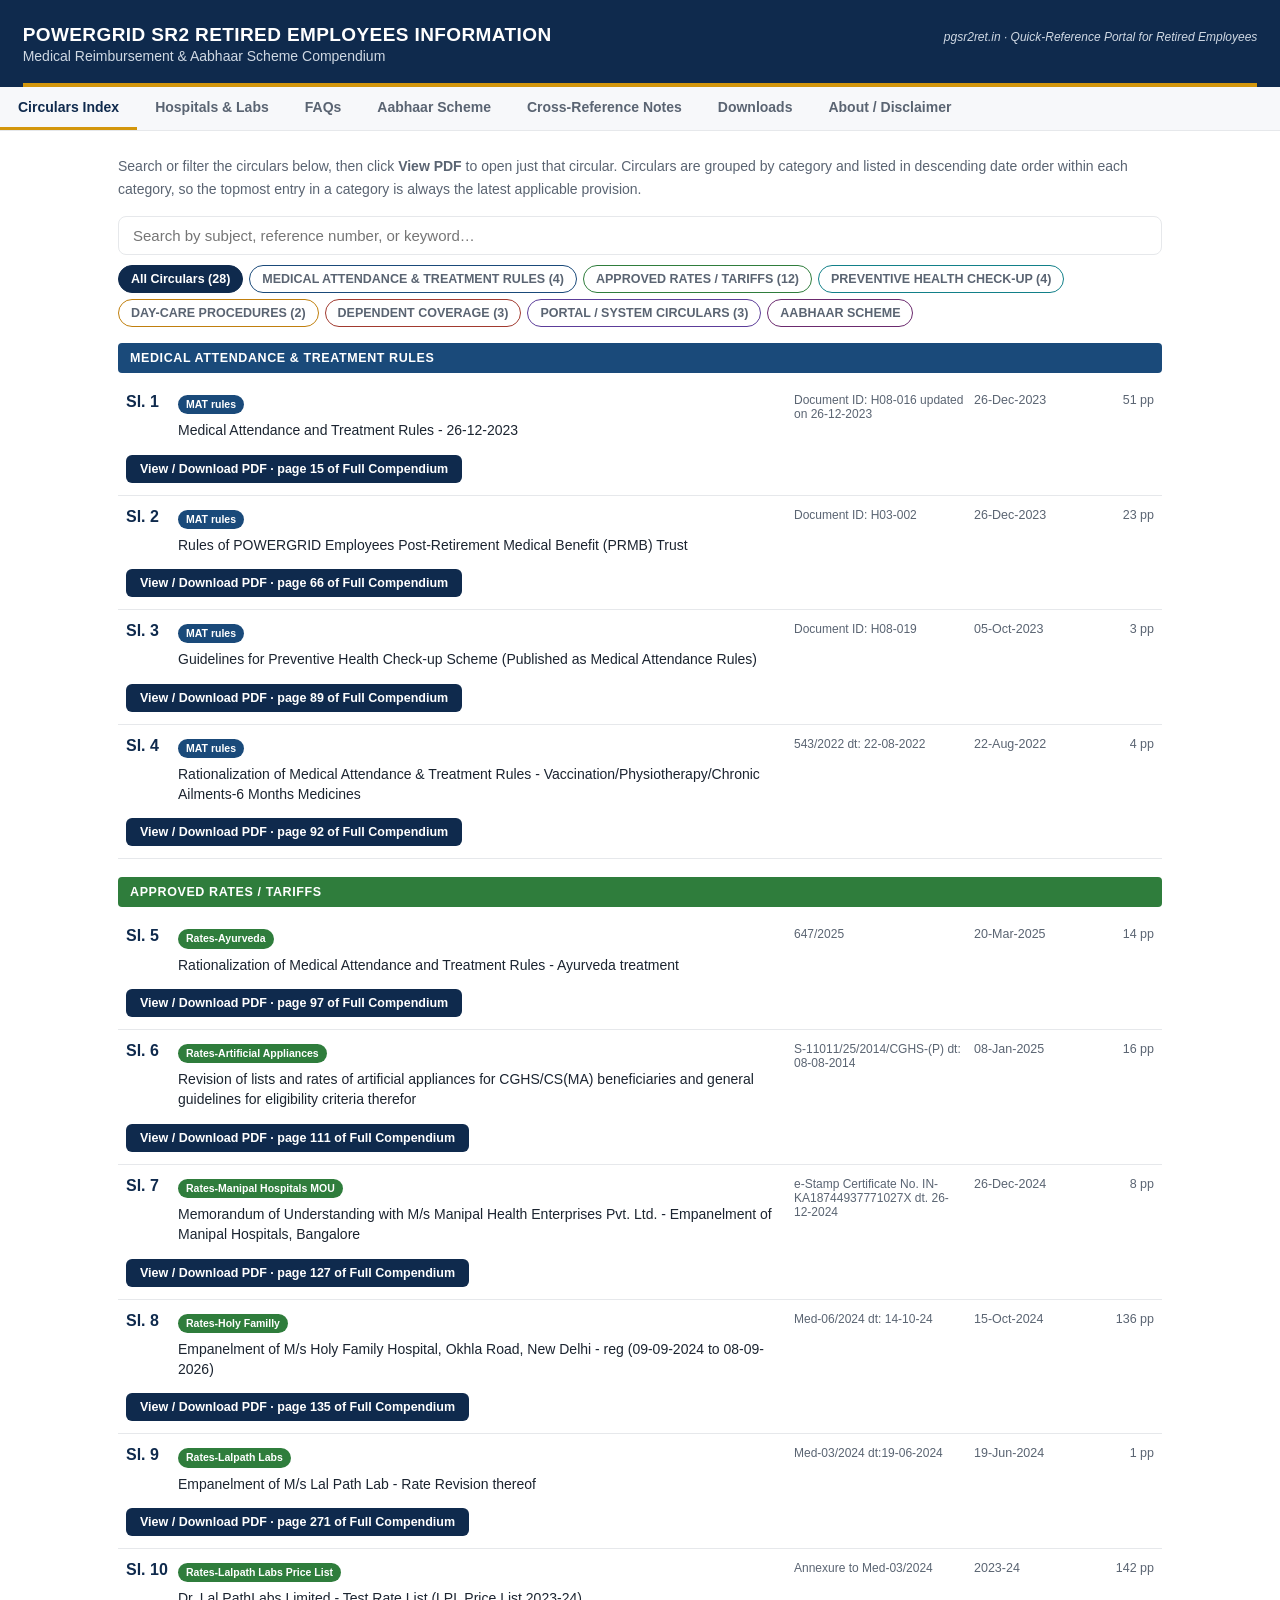
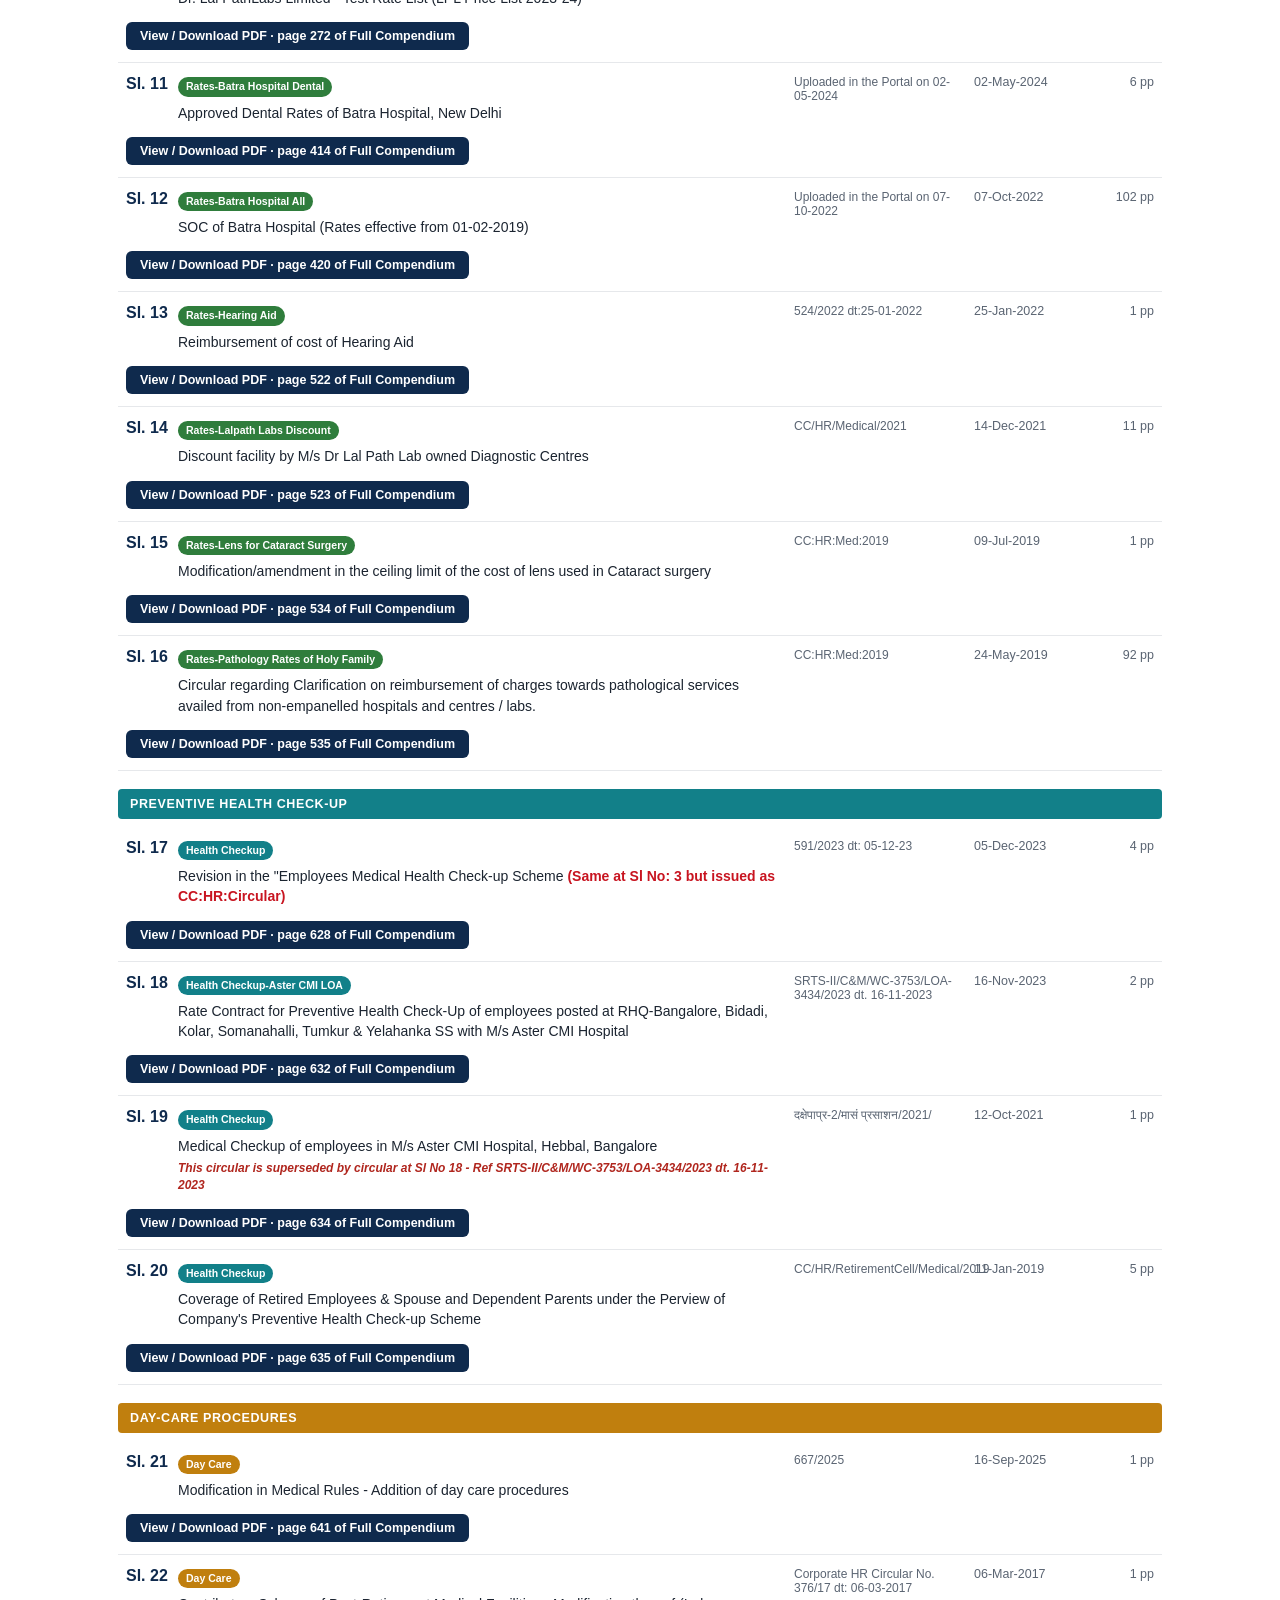
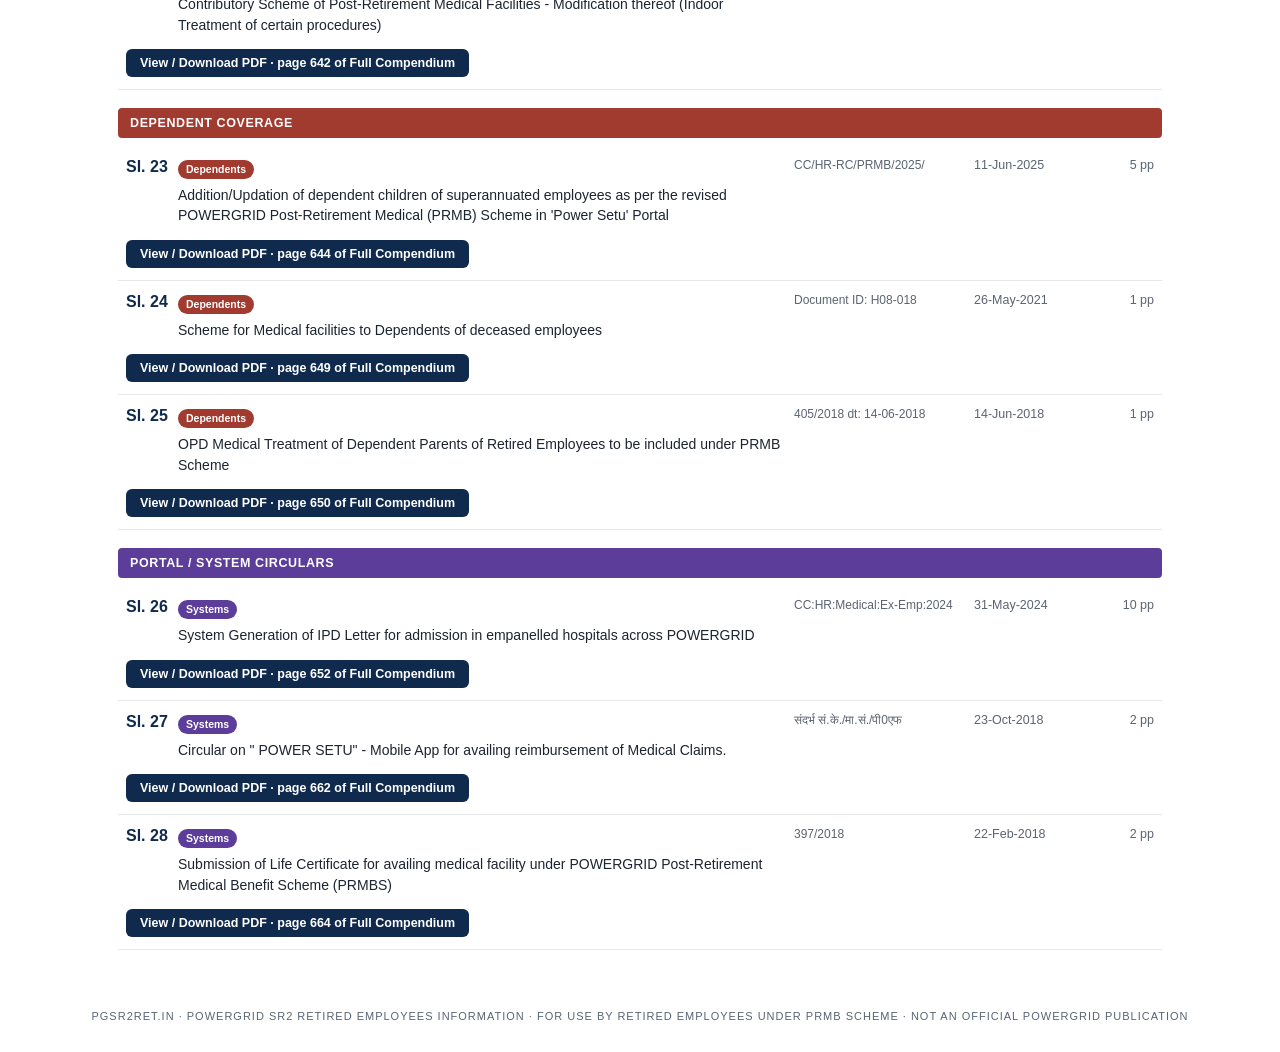
==== index.html @ f3ab792b "Add files via upload" ====
<!DOCTYPE html>
<html lang="en">
<head>
<meta charset="UTF-8">
<meta name="viewport" content="width=device-width, initial-scale=1.0">
<title>POWERGRID SR2 Retired Employees Information | pgsr2ret.in</title>
<link rel="stylesheet" href="style.css">
</head>
<body>

<header class="topbar">
  <div class="topbar-inner">
    <div class="brand">
      <div class="brand-title">POWERGRID SR2 RETIRED EMPLOYEES INFORMATION</div>
      <div class="brand-sub">Medical Reimbursement &amp; Aabhaar Scheme Compendium</div>
    </div>
    <div class="brand-tag">pgsr2ret.in &middot; Quick-Reference Portal for Retired Employees</div>
  </div>
  <div class="goldline"></div>
</header>

<nav class="tabs" id="tabs">
  <button class="tab-btn active" data-tab="circulars">Circulars Index</button>
  <button class="tab-btn" data-tab="hospitals">Hospitals &amp; Labs</button>
  <button class="tab-btn" data-tab="faqs">FAQs</button>
  <button class="tab-btn" data-tab="aabhaar">Aabhaar Scheme</button>
  <button class="tab-btn" data-tab="crossref">Cross-Reference Notes</button>
  <button class="tab-btn" data-tab="downloads">Downloads</button>
  <button class="tab-btn" data-tab="about">About / Disclaimer</button>
</nav>

<main class="content">

  <!-- CIRCULARS TAB -->
  <section id="tab-circulars" class="tab-panel active">
    <div class="panel-intro">
      <p>Search or filter the circulars below, then click <strong>View PDF</strong> to open just that
      circular. Circulars are grouped by category and listed in descending date order within each
      category, so the topmost entry in a category is always the latest applicable provision.</p>
    </div>
    <div class="controls">
      <input type="search" id="circSearch" placeholder="Search by subject, reference number, or keyword…" autocomplete="off">
      <div class="chips" id="circFilters"></div>
    </div>
    <div id="circResults" class="results"></div>
    <p class="empty-msg" id="circEmpty" style="display:none;">No circulars match your search.</p>
  </section>

  <!-- HOSPITALS TAB -->
  <section id="tab-hospitals" class="tab-panel">
    <div class="panel-intro">
      <p>Empanelled hospitals and Dr. Lal PathLabs centres in Southern Region&nbsp;II. Search by
      hospital/lab name or city. <span class="star-red">*</span> the Portal Sl.No. may change once
      any new empanelment hospital is added.</p>
    </div>
    <div class="controls">
      <input type="search" id="hospSearch" placeholder="Search hospitals or labs by name or city…" autocomplete="off">
      <div class="chips">
        <button class="chip active" data-hgroup="hospitals">Hospitals (80)</button>
        <button class="chip" data-hgroup="labs">Dr. Lal PathLabs (23)</button>
      </div>
    </div>
    <div id="hospResults" class="results"></div>
    <p class="empty-msg" id="hospEmpty" style="display:none;">No matches found.</p>
  </section>

  <!-- FAQs TAB -->
  <section id="tab-faqs" class="tab-panel">
    <div class="panel-intro">
      <p>Answers to common questions retired employees ask about medical reimbursement, empanelled
      hospitals, and the Aabhaar Scheme. Click a question to expand its answer.</p>
    </div>
    <div class="controls">
      <input type="search" id="faqSearch" placeholder="Search FAQs by keyword…" autocomplete="off">
      <div class="chips" id="faqFilters"></div>
    </div>
    <div id="faqResults" class="results"></div>
    <p class="empty-msg" id="faqEmpty" style="display:none;">No FAQs match your search.</p>
    <p class="empty-msg" id="faqComingSoon" style="display:none;">FAQs are being compiled and will
      appear here soon &mdash; check back later, or use the Circulars Index or Hospitals &amp; Labs
      tabs in the meantime.</p>
  </section>

  <!-- AABHAAR TAB -->
  <section id="tab-aabhaar" class="tab-panel">
    <div class="card-page">
      <h2>AABHAAR Scheme</h2>
      <p class="meta-line">A Scheme for Felicitation of Superannuated Employees &middot; Corporate HR
      Circular No. 650/2025 &middot; Effective 01-04-2025</p>
      <p>The AABHAAR Scheme is framed by POWERGRID to felicitate and reward superannuated employees in
      recognition of achieving age milestones &mdash; acknowledging their loyalty, invaluable
      contributions, and lasting legacy. It covers monetary rewards for age milestones (65 to 100
      years), felicitation on the Annual Raising Day with family, personalised doorstep delivery for
      senior/aged beneficiaries, and a one-time past-milestone clause for employees who crossed a
      milestone before the scheme launched.</p>
      <p>The attached document summarises all three AABHAAR circulars issued so far (launch
      &amp; framework, implementation guidelines, and the 2026 protocol amendment) in one place,
      followed by the full text of each circular.</p>
      <a class="btn-view" href="pdfs/aabhaar_scheme.pdf" target="_blank" rel="noopener">View / Download AABHAAR Scheme PDF (7 pages)</a>
    </div>
  </section>

  <!-- CROSSREF TAB -->
  <section id="tab-crossref" class="tab-panel">
    <div class="card-page">
      <h2>Cross-Reference Notes</h2>
      <p class="meta-line">Important points linking certain medical reimbursement circulars issued at different times</p>
      <p>Several circulars in this compendium touch on overlapping subjects, or a later circular's
      content is already substantially covered by an earlier base document. This note calls out those
      links explicitly &mdash; e.g. where a Health Check-up circular restates content already covered
      under the main Medical Attendance Rules, or where a Dependent Coverage circular should be read
      together with the PRMB Trust Rules &mdash; so a reader isn't confused by seeing the same subject
      addressed more than once in the compendium.</p>
      <a class="btn-view" href="pdfs/crossref_notes.pdf" target="_blank" rel="noopener">View / Download Cross-Reference Notes PDF</a>
    </div>
  </section>

  <!-- DOWNLOADS TAB -->
  <section id="tab-downloads" class="tab-panel">
    <div class="card-page">
      <h2>Downloads</h2>
      <p>Most people only need one or two individual circulars &mdash; use the <strong>Circulars
      Index</strong> tab for that. These downloads are for anyone who wants the complete picture in a
      single file.</p>
      <ul class="dl-list">
        <li>
          <div class="dl-title">Full Compendium (all circulars, hospitals list, dividers, Aabhaar Scheme)</div>
          <div class="dl-desc">672 pages &middot; compressed for faster download</div>
          <a class="btn-view" href="pdfs/full_compendium.pdf" target="_blank" rel="noopener">Download Full Compendium PDF</a>
        </li>
        <li>
          <div class="dl-title">Index Sheet only</div>
          <div class="dl-desc">A printable summary of every circular, its reference, date, and page number in the full Compendium</div>
          <a class="btn-view" href="pdfs/index_sheet.pdf" target="_blank" rel="noopener">Download Index Sheet PDF</a>
        </li>
      </ul>
    </div>
  </section>

  <!-- ABOUT TAB -->
  <section id="tab-about" class="tab-panel">
    <div class="card-page">
      <h2>About This Portal</h2>
      <p>This portal consolidates the circulars, office memoranda, and scheme documents governing
      medical attendance, treatment, and reimbursement facilities available to retired employees
      under the Post-Retirement Medical Benefit (PRMB) Scheme, and the AABHAAR Scheme, all in one
      searchable place.</p>
      <h3>Disclaimer &amp; Terms of Use</h3>
      <p><strong>1. Personal &amp; Voluntary Initiative.</strong> This compilation of medical
      reimbursement circulars, guidelines, and forms ("Compilation") is a voluntary, non-commercial
      effort undertaken in a personal capacity by a retired employee of Power Grid Corporation of
      India Limited ("Employer"). It has been prepared purely for the convenience and quick reference
      of fellow retirees.</p>
      <p><strong>2. Not an Official or Authoritative Document.</strong> This Compilation is not an
      official publication of the Employer and carries no statutory or legal authority. While care has
      been taken to compile the information accurately from publicly available official sources, the
      compiler makes no representation or warranty as to its completeness, accuracy, or currency.</p>
      <p><strong>3. Always Verify with Official Sources.</strong> Rules, eligibility criteria, limits,
      and procedures governing medical benefits are subject to change, amendment, or clarification by
      the management at any time, without notice. Users are strongly advised to verify all information
      against the official circulars available on the Employer's website
      (<strong>https://tejas.powergrid.in/ex-employee/</strong>), or to consult the concerned HR
      Department, before submitting claims or making any financial decisions.</p>
      <p><strong>4. No Liability.</strong> The compiler accepts no responsibility or liability for any
      errors, omissions, outdated information, or discrepancies in this Compilation, nor for any claim
      rejection, reimbursement delay, or financial loss arising from reliance on this material. Use of
      this Compilation is entirely at the reader's own discretion and risk.</p>
      <p><strong>5. Ownership of Source Material.</strong> All original circulars, forms, and related
      materials remain the sole intellectual property of the Employer. This Compilation is intended
      solely for private circulation among retirees and must not be used for any commercial purpose or
      distributed outside the retiree community.</p>
      <p class="compiler-block">
        Compiler: A Hanumantha Char<br>
        Retired DGM(F)&amp;A, SRTS&nbsp;II Bangalore<br>
        Circulars issued up to 30-06-2026
      </p>
    </div>
  </section>

</main>

<footer class="site-footer">pgsr2ret.in &middot; POWERGRID SR2 Retired Employees Information &middot; For use by Retired Employees under PRMB Scheme &middot; Not an official POWERGRID publication</footer>

<script src="assets_data.js"></script>
<script src="app.js"></script>
</body>
</html>
---- style.css ----
:root {
  --navy: #0f2a4d;
  --navy-light: #12284a;
  --gold: #d3960c;
  --text: #1b2430;
  --muted: #5a6472;
  --border: #e6e8eb;
  --bg-soft: #f7f8fa;
}

* { box-sizing: border-box; }

body {
  margin: 0;
  padding: 0;
  font-family: 'Segoe UI', Arial, Helvetica, sans-serif;
  color: var(--text);
  background: #fff;
}

.topbar {
  background: var(--navy);
  color: #fff;
  padding: 6mm 6mm 0 6mm;
}
.topbar-inner {
  display: flex;
  align-items: baseline;
  justify-content: space-between;
  flex-wrap: wrap;
  gap: 6px;
  padding-bottom: 5mm;
}
.brand-title {
  font-size: 19px;
  font-weight: 800;
  letter-spacing: 0.4px;
  line-height: 1.25;
  max-width: 560px;
}
.brand-sub {
  font-size: 14px;
  font-weight: 500;
  color: #cfd8e3;
  margin-top: 2px;
}
.brand-tag {
  font-size: 12px;
  color: #cfd8e3;
  font-style: italic;
}
.goldline {
  height: 4px;
  background: var(--gold);
}

.tabs {
  display: flex;
  flex-wrap: wrap;
  background: var(--bg-soft);
  border-bottom: 1px solid var(--border);
  position: sticky;
  top: 0;
  z-index: 10;
}
.tab-btn {
  background: none;
  border: none;
  padding: 12px 18px;
  font-size: 14px;
  font-weight: 600;
  color: var(--muted);
  cursor: pointer;
  border-bottom: 3px solid transparent;
}
.tab-btn:hover { color: var(--navy); }
.tab-btn.active {
  color: var(--navy);
  border-bottom: 3px solid var(--gold);
}

.content {
  max-width: 1080px;
  margin: 0 auto;
  padding: 20px 18px 40px 18px;
}

.tab-panel { display: none; }
.tab-panel.active { display: block; }

.panel-intro p {
  color: var(--muted);
  font-size: 14px;
  line-height: 1.6;
  margin: 4px 0 16px 0;
}

.controls {
  display: flex;
  flex-direction: column;
  gap: 10px;
  margin-bottom: 16px;
}
#circSearch, #hospSearch {
  width: 100%;
  padding: 10px 14px;
  font-size: 15px;
  border: 1.5px solid var(--border);
  border-radius: 8px;
  outline: none;
}
#circSearch:focus, #hospSearch:focus {
  border-color: var(--gold);
}

.chips {
  display: flex;
  flex-wrap: wrap;
  gap: 6px;
}
.chip {
  border: 1.5px solid var(--border);
  background: #fff;
  color: var(--muted);
  padding: 6px 12px;
  border-radius: 20px;
  font-size: 12.5px;
  font-weight: 600;
  cursor: pointer;
}
.chip.active {
  background: var(--navy);
  border-color: var(--navy);
  color: #fff;
}

.results { display: flex; flex-direction: column; gap: 0; }

.section-heading {
  background: var(--navy);
  color: #fff;
  font-weight: 700;
  font-size: 12.5px;
  letter-spacing: 0.6px;
  text-transform: uppercase;
  padding: 8px 12px;
  border-radius: 4px;
  margin: 18px 0 8px 0;
}
.section-heading:first-child { margin-top: 0; }

.circ-row {
  display: grid;
  grid-template-columns: 42px 1fr 170px 100px 70px;
  gap: 10px;
  align-items: start;
  padding: 12px 8px;
  border-bottom: 1px solid var(--border);
}
.circ-row:hover { background: var(--bg-soft); }
.circ-sl { font-weight: 700; color: var(--navy); }
.circ-subject { font-size: 14px; line-height: 1.45; }
.circ-subject .hl-red { color: #c81420; font-weight: 800; }
.circ-note { font-size: 12px; color: #b0261e; font-style: italic; font-weight: 600; margin-top: 4px; }
.circ-ref { font-size: 12px; color: var(--muted); }
.circ-date { font-size: 12.5px; color: var(--muted); white-space: nowrap; }
.circ-type-badge {
  display: inline-block;
  font-size: 10.5px;
  font-weight: 700;
  padding: 2px 8px;
  border-radius: 10px;
  color: #fff;
  margin-bottom: 6px;
  white-space: nowrap;
}
.circ-action { grid-column: 1 / -1; margin-top: 4px; }
.btn-view {
  display: inline-block;
  background: var(--navy);
  color: #fff !important;
  text-decoration: none;
  font-size: 12.5px;
  font-weight: 700;
  padding: 7px 14px;
  border-radius: 6px;
}
.btn-view:hover { background: var(--gold); }

.empty-msg { color: var(--muted); font-style: italic; padding: 20px 0; }

.hosp-group-heading {
  color: #fff;
  font-weight: 700;
  font-size: 12px;
  letter-spacing: 0.5px;
  padding: 6px 12px;
  border-radius: 4px;
  margin: 14px 0 6px 0;
}
.hosp-row {
  display: grid;
  grid-template-columns: 36px 60px 1fr 110px;
  gap: 10px;
  padding: 8px;
  font-size: 13px;
  border-bottom: 1px solid var(--border);
}
.hosp-row .hosp-name { font-weight: 600; }
.hosp-row .hosp-addr { color: var(--muted); }
.hosp-row .hosp-portal { color: var(--muted); }
.lab-row {
  display: grid;
  grid-template-columns: 36px 130px 1fr;
  gap: 10px;
  padding: 8px;
  font-size: 13px;
  border-bottom: 1px solid var(--border);
}
.star-red { color: #c81420; font-weight: 900; }

.faq-group-heading {
  background: var(--navy);
  color: #fff;
  font-weight: 700;
  font-size: 12.5px;
  letter-spacing: 0.6px;
  text-transform: uppercase;
  padding: 8px 12px;
  border-radius: 4px;
  margin: 18px 0 8px 0;
}
.faq-group-heading:first-child { margin-top: 0; }
.faq-item {
  border: 1px solid var(--border);
  border-radius: 8px;
  margin-bottom: 8px;
  overflow: hidden;
}
.faq-item summary {
  padding: 12px 14px;
  font-size: 14.5px;
  font-weight: 600;
  cursor: pointer;
  list-style: none;
  position: relative;
  padding-right: 30px;
}
.faq-item summary::-webkit-details-marker { display: none; }
.faq-item summary::after {
  content: "+";
  position: absolute;
  right: 14px;
  top: 10px;
  font-size: 18px;
  font-weight: 700;
  color: var(--gold);
}
.faq-item[open] summary::after { content: "\2212"; }
.faq-item summary:hover { background: var(--bg-soft); }
.faq-answer {
  padding: 0 14px 14px 14px;
  font-size: 13.5px;
  line-height: 1.6;
  color: var(--text);
}
.faq-related {
  margin-top: 8px;
  font-size: 12px;
  color: var(--muted);
}
.faq-related a {
  color: var(--navy);
  font-weight: 600;
  text-decoration: none;
}
.faq-related a:hover { text-decoration: underline; }

.card-page { max-width: 760px; }
.card-page h2 { color: var(--navy); margin-bottom: 4px; }
.card-page h3 { color: var(--navy); margin-top: 26px; }
.card-page p { line-height: 1.65; font-size: 14.5px; }
.meta-line { color: var(--muted); font-size: 13px; margin-top: 0; }
.compiler-block {
  margin-top: 20px;
  padding-top: 14px;
  border-top: 1px solid var(--border);
  font-style: italic;
  color: var(--muted);
  font-size: 13px;
}

.dl-list { list-style: none; padding: 0; }
.dl-list li {
  border: 1px solid var(--border);
  border-radius: 8px;
  padding: 14px 16px;
  margin-bottom: 12px;
}
.dl-title { font-weight: 700; color: var(--navy); margin-bottom: 2px; }
.dl-desc { color: var(--muted); font-size: 13px; margin-bottom: 10px; }

.site-footer {
  text-align: center;
  font-size: 11px;
  letter-spacing: 1px;
  text-transform: uppercase;
  color: var(--muted);
  padding: 20px 0 30px 0;
}

@media (max-width: 720px) {
  .circ-row { grid-template-columns: 32px 1fr; }
  .circ-ref, .circ-date { grid-column: 2 / 3; }
  .hosp-row { grid-template-columns: 28px 1fr; }
  .hosp-row .hosp-portal { grid-column: 2 / 3; }
  .lab-row { grid-template-columns: 28px 1fr; }
}
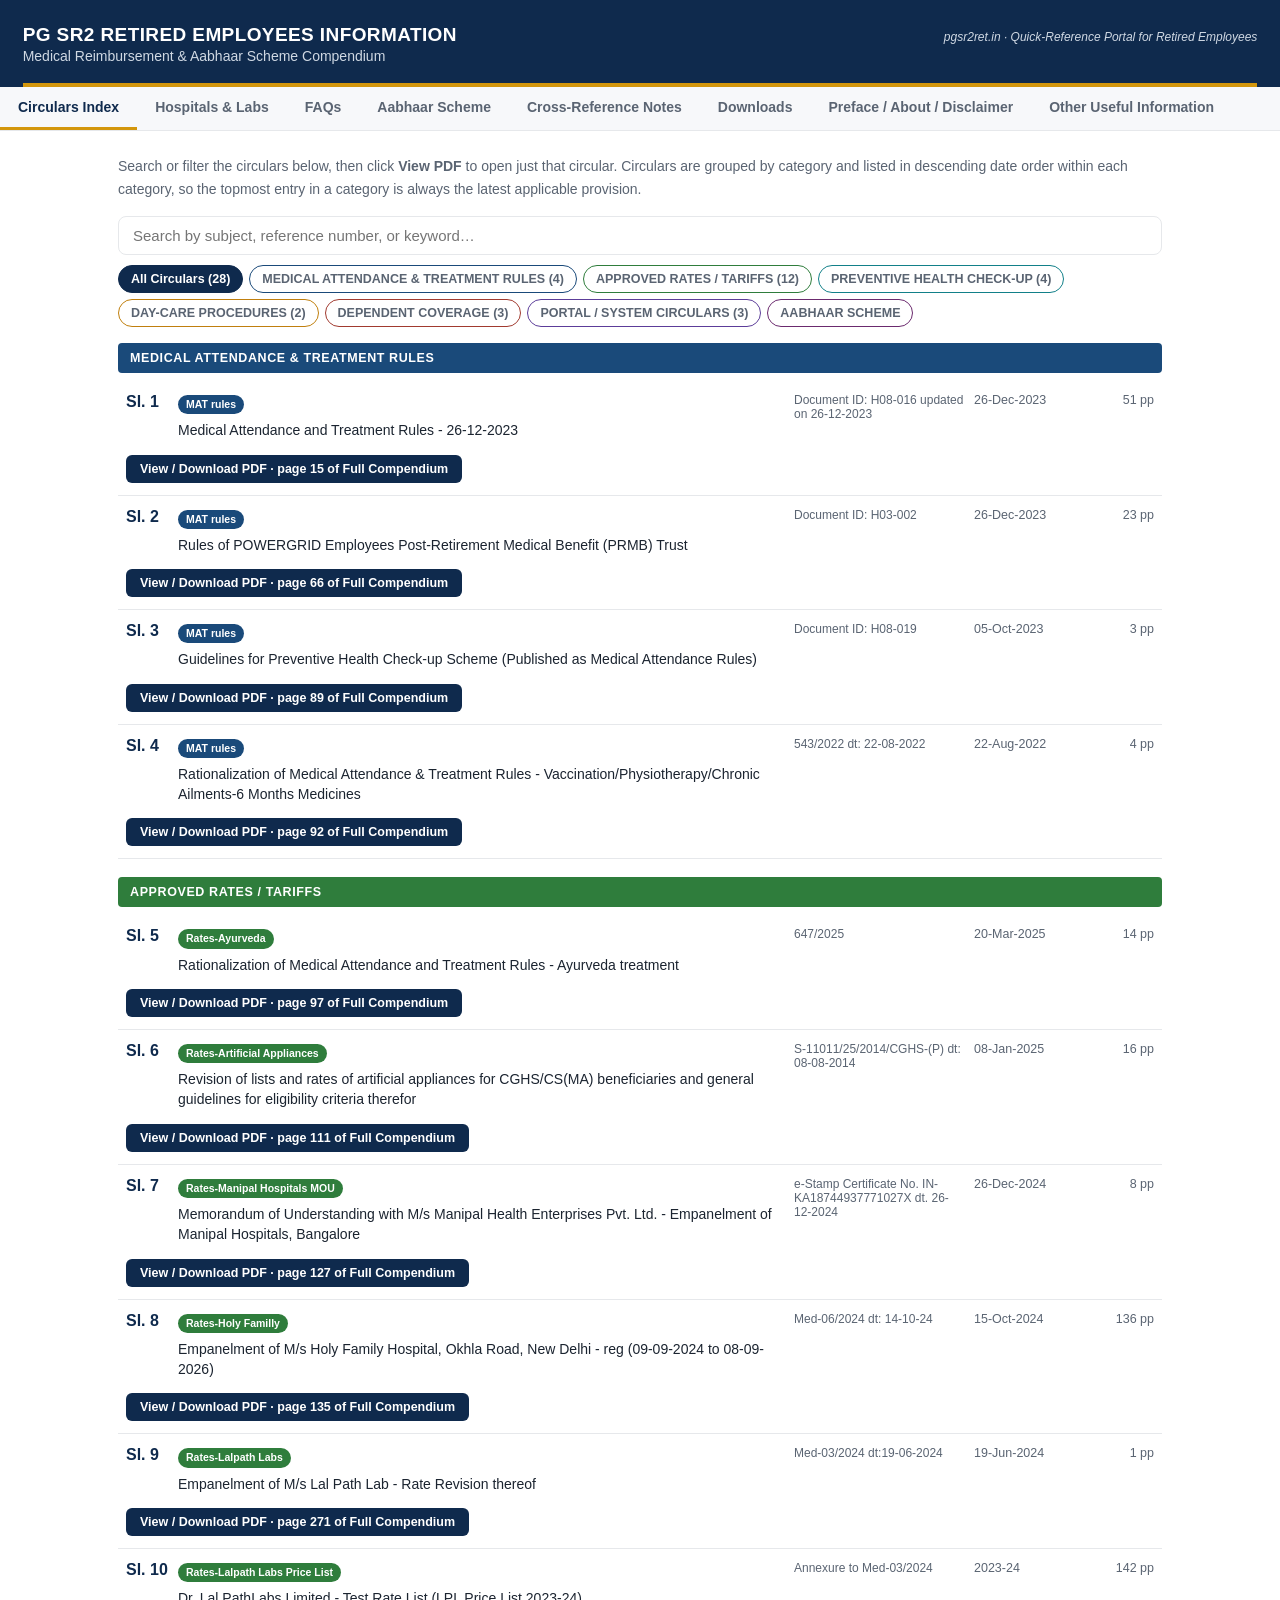
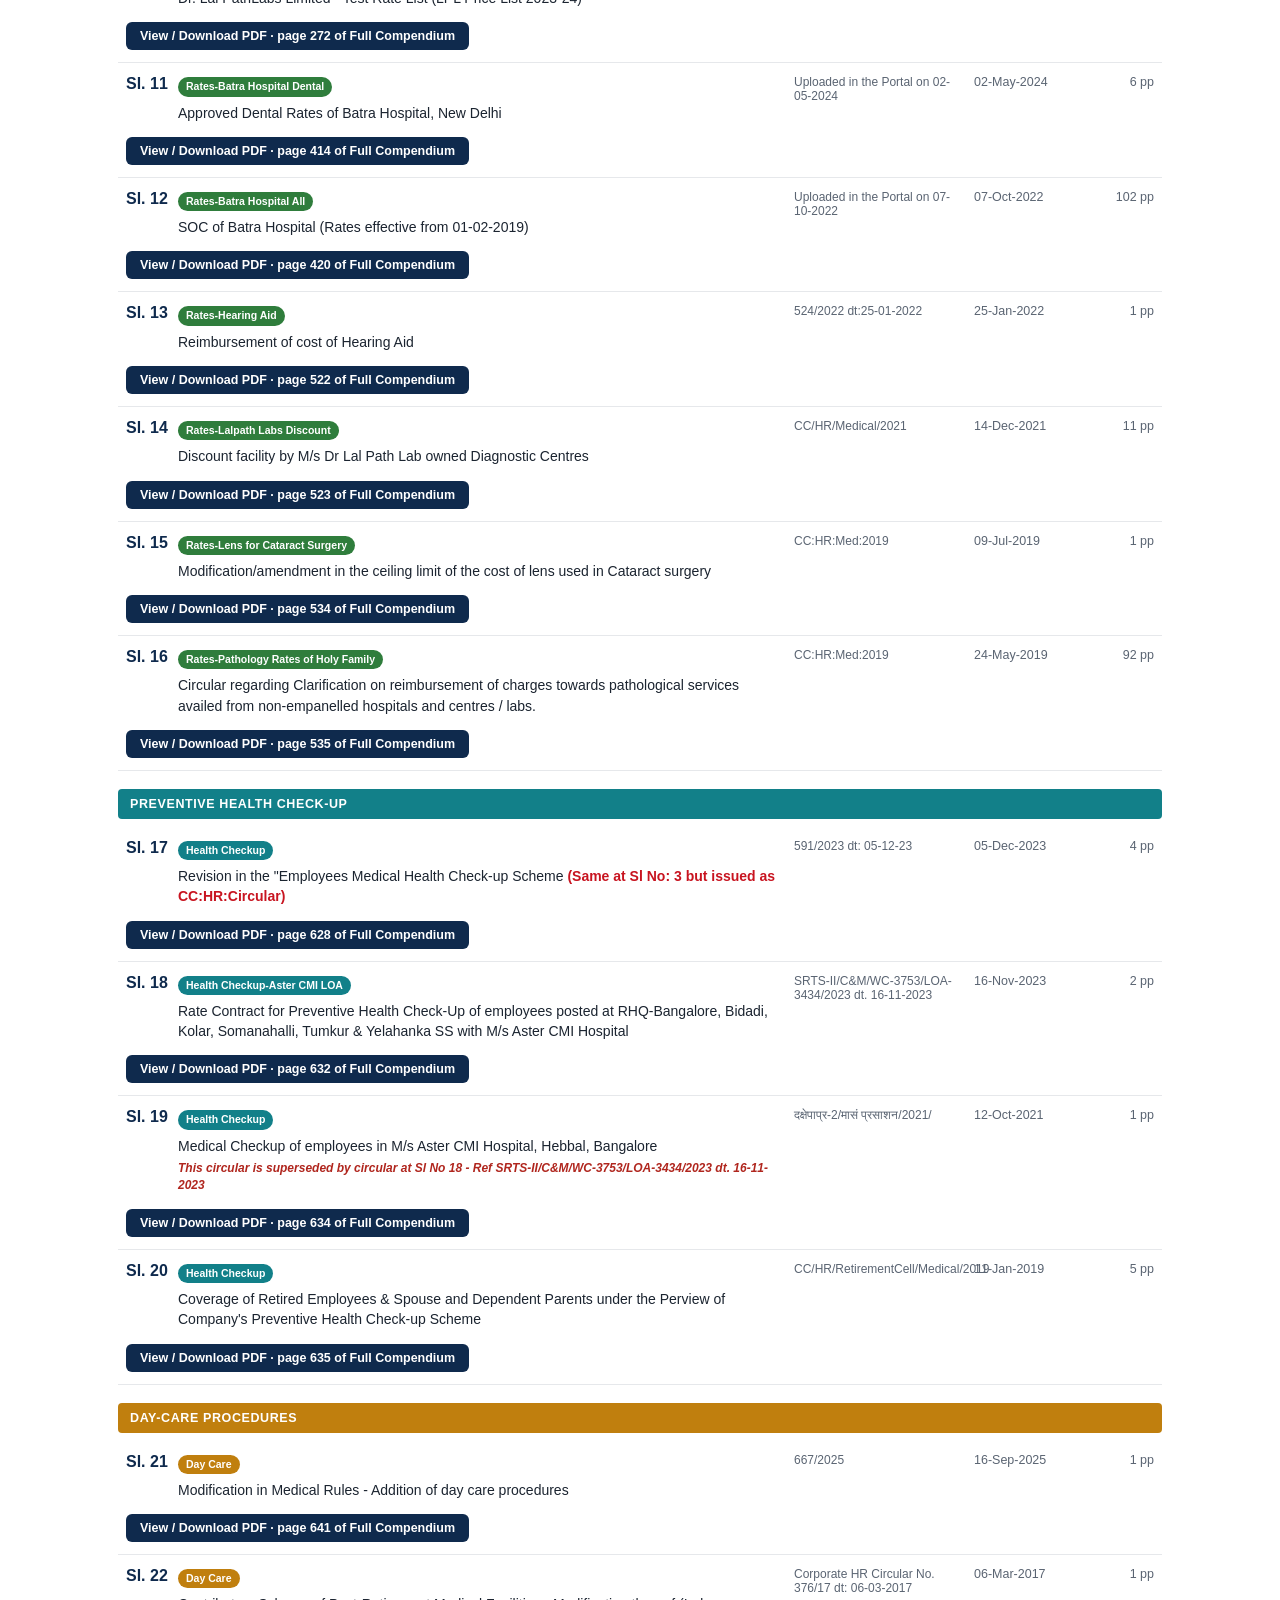
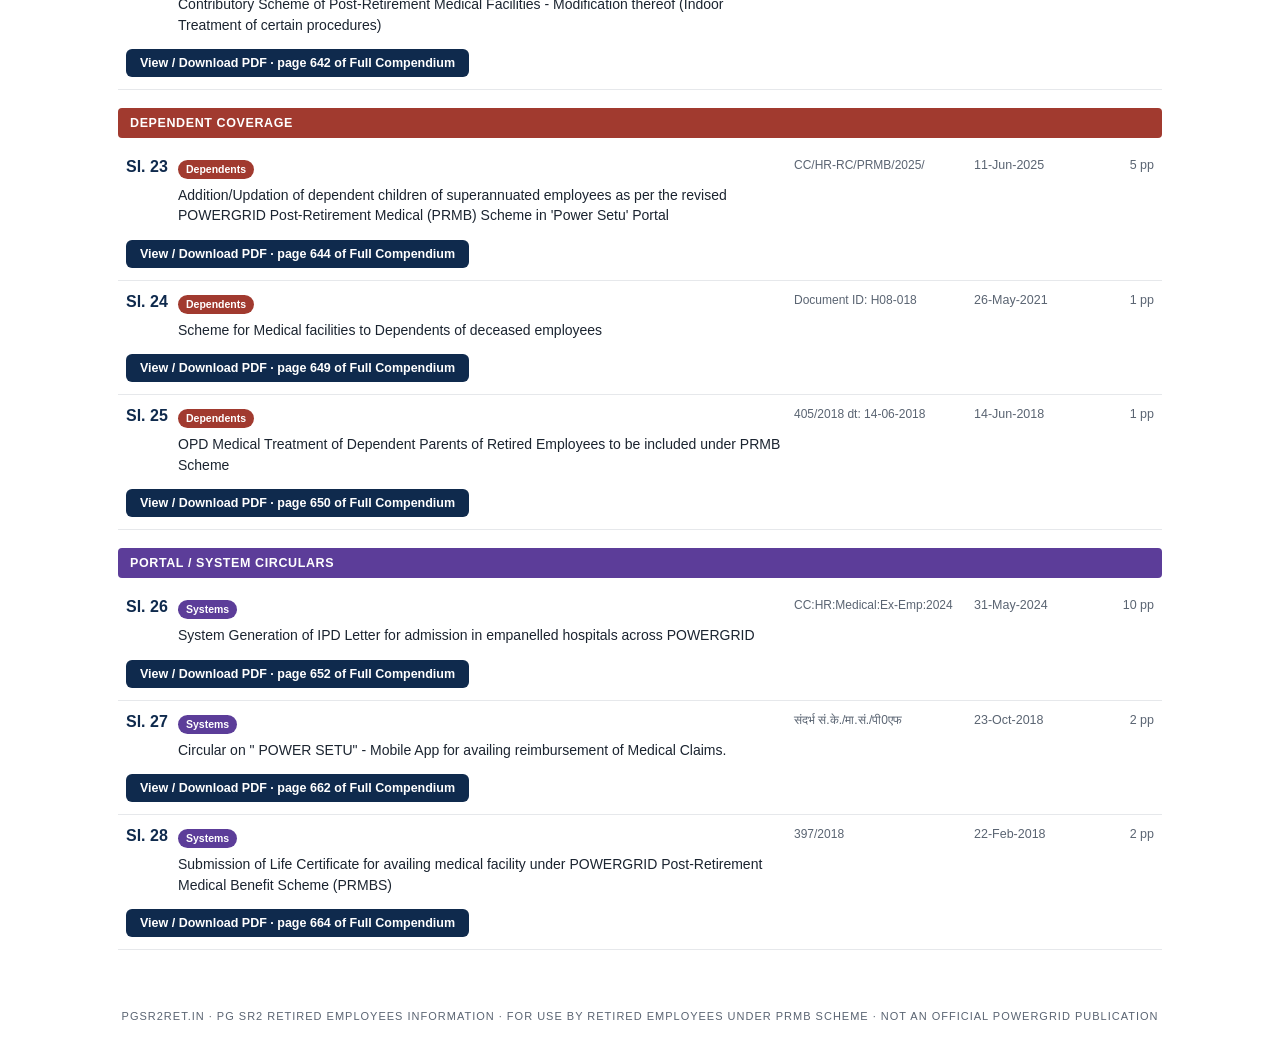
==== commit 28352787: "Add files via upload" ====
--- a/index.html
+++ b/index.html
@@ -11,7 +11,7 @@
 <header class="topbar">
   <div class="topbar-inner">
     <div class="brand">
-      <div class="brand-title">POWERGRID SR2 RETIRED EMPLOYEES INFORMATION</div>
+      <div class="brand-title">PG SR2 RETIRED EMPLOYEES INFORMATION</div>
       <div class="brand-sub">Medical Reimbursement &amp; Aabhaar Scheme Compendium</div>
     </div>
     <div class="brand-tag">pgsr2ret.in &middot; Quick-Reference Portal for Retired Employees</div>
@@ -26,7 +26,8 @@
   <button class="tab-btn" data-tab="aabhaar">Aabhaar Scheme</button>
   <button class="tab-btn" data-tab="crossref">Cross-Reference Notes</button>
   <button class="tab-btn" data-tab="downloads">Downloads</button>
-  <button class="tab-btn" data-tab="about">About / Disclaimer</button>
+  <button class="tab-btn" data-tab="about">Preface / About / Disclaimer</button>
+  <button class="tab-btn" data-tab="other">Other Useful Information</button>
 </nav>
 
 <main class="content">
@@ -50,15 +51,17 @@
   <section id="tab-hospitals" class="tab-panel">
     <div class="panel-intro">
       <p>Empanelled hospitals and Dr. Lal PathLabs centres in Southern Region&nbsp;II. Search by
-      hospital/lab name or city. <span class="star-red">*</span> the Portal Sl.No. may change once
-      any new empanelment hospital is added.</p>
+      name, or pick a city from the dropdown to see only that city's list.
+      <span class="star-red">*</span> the Portal Sl.No. may change once any new empanelment hospital
+      is added.</p>
     </div>
     <div class="controls">
-      <input type="search" id="hospSearch" placeholder="Search hospitals or labs by name or city…" autocomplete="off">
+      <input type="search" id="hospSearch" placeholder="Search hospitals or labs by name…" autocomplete="off">
       <div class="chips">
         <button class="chip active" data-hgroup="hospitals">Hospitals (80)</button>
         <button class="chip" data-hgroup="labs">Dr. Lal PathLabs (23)</button>
       </div>
+      <select id="hospCityFilter" class="city-select"></select>
     </div>
     <div id="hospResults" class="results"></div>
     <p class="empty-msg" id="hospEmpty" style="display:none;">No matches found.</p>
@@ -96,7 +99,7 @@
       <p>The attached document summarises all three AABHAAR circulars issued so far (launch
       &amp; framework, implementation guidelines, and the 2026 protocol amendment) in one place,
       followed by the full text of each circular.</p>
-      <a class="btn-view" href="pdfs/aabhaar_scheme.pdf" target="_blank" rel="noopener">View / Download AABHAAR Scheme PDF (7 pages)</a>
+      <a class="btn-view" href="aabhaar_scheme.pdf" target="_blank" rel="noopener">View / Download AABHAAR Scheme PDF (7 pages)</a>
     </div>
   </section>
 
@@ -111,7 +114,7 @@
       under the main Medical Attendance Rules, or where a Dependent Coverage circular should be read
       together with the PRMB Trust Rules &mdash; so a reader isn't confused by seeing the same subject
       addressed more than once in the compendium.</p>
-      <a class="btn-view" href="pdfs/crossref_notes.pdf" target="_blank" rel="noopener">View / Download Cross-Reference Notes PDF</a>
+      <a class="btn-view" href="crossref_notes.pdf" target="_blank" rel="noopener">View / Download Cross-Reference Notes PDF</a>
     </div>
   </section>
 
@@ -126,12 +129,12 @@
         <li>
           <div class="dl-title">Full Compendium (all circulars, hospitals list, dividers, Aabhaar Scheme)</div>
           <div class="dl-desc">672 pages &middot; compressed for faster download</div>
-          <a class="btn-view" href="pdfs/full_compendium.pdf" target="_blank" rel="noopener">Download Full Compendium PDF</a>
+          <a class="btn-view" href="full_compendium.pdf" target="_blank" rel="noopener">Download Full Compendium PDF</a>
         </li>
         <li>
           <div class="dl-title">Index Sheet only</div>
           <div class="dl-desc">A printable summary of every circular, its reference, date, and page number in the full Compendium</div>
-          <a class="btn-view" href="pdfs/index_sheet.pdf" target="_blank" rel="noopener">Download Index Sheet PDF</a>
+          <a class="btn-view" href="index_sheet.pdf" target="_blank" rel="noopener">Download Index Sheet PDF</a>
         </li>
       </ul>
     </div>
@@ -140,7 +143,53 @@
   <!-- ABOUT TAB -->
   <section id="tab-about" class="tab-panel">
     <div class="card-page">
-      <h2>About This Portal</h2>
+      <h2>Preface</h2>
+      <p>Over the years, POWERGRID Corporate HR Department has issued a number of circulars, office
+      memoranda and scheme documents governing medical attendance, treatment and reimbursement
+      facilities available to serving as well as retired employees under the Post-Retirement Medical
+      Benefit (PRMB) Scheme and also the AABHAAR Scheme to felicitate and reward superannuated
+      employees in recognition of achieving age milestones. These circulars, being issued at different
+      points in time and on different aspects of the rules, are often scattered and difficult to
+      locate when actually needed.</p>
+      <p>This Compendium has been prepared with the specific objective of consolidating all such
+      circulars &mdash; classified and grouped based on nature/type of the circulars in date wise
+      descending order sequence with a ready-reference Index &mdash; so that a Retired Employee,
+      spouse or dependent can quickly locate the applicable provision, rate, ceiling or procedure
+      without having to search through multiple individual documents.</p>
+      <p><em>This compilation is based on the circulars, office memoranda and scheme documents hosted
+      on the Retired Employees Portal (<strong>https://tejas.powergrid.in/ex-employee/</strong>) as on
+      30-06-2026.</em></p>
+      <h3>Usefulness of this Compendium to Retired Employees</h3>
+      <ul>
+        <li><strong>Single-window reference:</strong> All circulars relating to Preventive Health
+        Check-up, Hearing Aid reimbursement, Artificial Appliances/Prosthetics rates, Cataract (IOL)
+        lens ceiling, Ayurveda treatment, Dental rates, Day-care procedures, and PRMB dependent
+        coverage are available at one place.</li>
+        <li><strong>Quick navigation:</strong> The Index gives the circular number, date, subject and
+        exact page range in the full Compendium file, enabling a retired employee to go directly to
+        the relevant circular instead of searching multiple files.</li>
+        <li><strong>Up-to-date position:</strong> Since circulars are arranged in descending date
+        order, the employee can immediately see the latest applicable provision on any subject, and
+        also trace how a particular rule has evolved over time.</li>
+        <li><strong>Assistance in claims:</strong> Approved rates (dental, prosthetics, hearing aid,
+        cataract lens, Ayurveda therapies, Holy Family Hospital Delhi Rates, Batra Hospital Delhi
+        Rates, Dr Lalpath Labs rates) and eligibility conditions are readily available for use while
+        preparing and submitting reimbursement claims under the PRMB Scheme.</li>
+        <li><strong>Awareness of procedural requirements:</strong> Circulars relating to PRMB Life
+        Certificate submission, updation of dependents on the Power-Setu portal, and the AABHAAR
+        felicitation scheme help retired employees stay compliant with annual submission requirements
+        and avail all eligible benefits without interruption.</li>
+      </ul>
+      <p>It is hoped that this Compendium will serve as a handy and reliable reference document for
+      the Retired Employees' community of POWERGRID, and will be updated periodically as and when new
+      circulars affecting medical reimbursement are issued.</p>
+      <h3>Acknowledgements</h3>
+      <p>The compiler gratefully acknowledges the continued support, guidance and valuable suggestions
+      of Shri N Shankar, ex-ED(HR), CC and Shri NSJ Ponniah, ex-Senior GM, Sriperumbudur, in bringing
+      out this Compendium.</p>
+      <a class="btn-view" href="preface.pdf" target="_blank" rel="noopener">View / Download Preface PDF</a>
+
+      <h2 style="margin-top:34px;">About This Portal</h2>
       <p>This portal consolidates the circulars, office memoranda, and scheme documents governing
       medical attendance, treatment, and reimbursement facilities available to retired employees
       under the Post-Retirement Medical Benefit (PRMB) Scheme, and the AABHAAR Scheme, all in one
@@ -177,9 +226,20 @@
     </div>
   </section>
 
+  <!-- OTHER USEFUL INFORMATION TAB -->
+  <section id="tab-other" class="tab-panel">
+    <div class="panel-intro">
+      <p>Other documents and information useful to retired employees, beyond the medical reimbursement
+      circulars &mdash; added here from time to time.</p>
+    </div>
+    <div id="otherResults" class="results"></div>
+    <p class="empty-msg" id="otherEmpty" style="display:none;">Nothing here yet &mdash; check back
+      later, or use the tabs above in the meantime.</p>
+  </section>
+
 </main>
 
-<footer class="site-footer">pgsr2ret.in &middot; POWERGRID SR2 Retired Employees Information &middot; For use by Retired Employees under PRMB Scheme &middot; Not an official POWERGRID publication</footer>
+<footer class="site-footer">pgsr2ret.in &middot; PG SR2 Retired Employees Information &middot; For use by Retired Employees under PRMB Scheme &middot; Not an official POWERGRID publication</footer>
 
 <script src="assets_data.js"></script>
 <script src="app.js"></script>
--- a/style.css
+++ b/style.css
@@ -118,6 +118,19 @@
   flex-wrap: wrap;
   gap: 6px;
 }
+
+.city-select {
+  padding: 8px 12px;
+  font-size: 13px;
+  font-weight: 600;
+  color: var(--navy);
+  border: 1.5px solid var(--border);
+  border-radius: 20px;
+  background: #fff;
+  cursor: pointer;
+  max-width: 260px;
+}
+.city-select:focus { border-color: var(--gold); outline: none; }
 .chip {
   border: 1.5px solid var(--border);
   background: #fff;
@@ -219,6 +232,19 @@
 }
 .star-red { color: #c81420; font-weight: 900; }
 
+.group-heading {
+  background: var(--navy);
+  color: #fff;
+  font-weight: 700;
+  font-size: 12.5px;
+  letter-spacing: 0.6px;
+  text-transform: uppercase;
+  padding: 8px 12px;
+  border-radius: 4px;
+  margin: 18px 0 8px 0;
+}
+.group-heading:first-child { margin-top: 0; }
+
 .faq-group-heading {
   background: var(--navy);
   color: #fff;
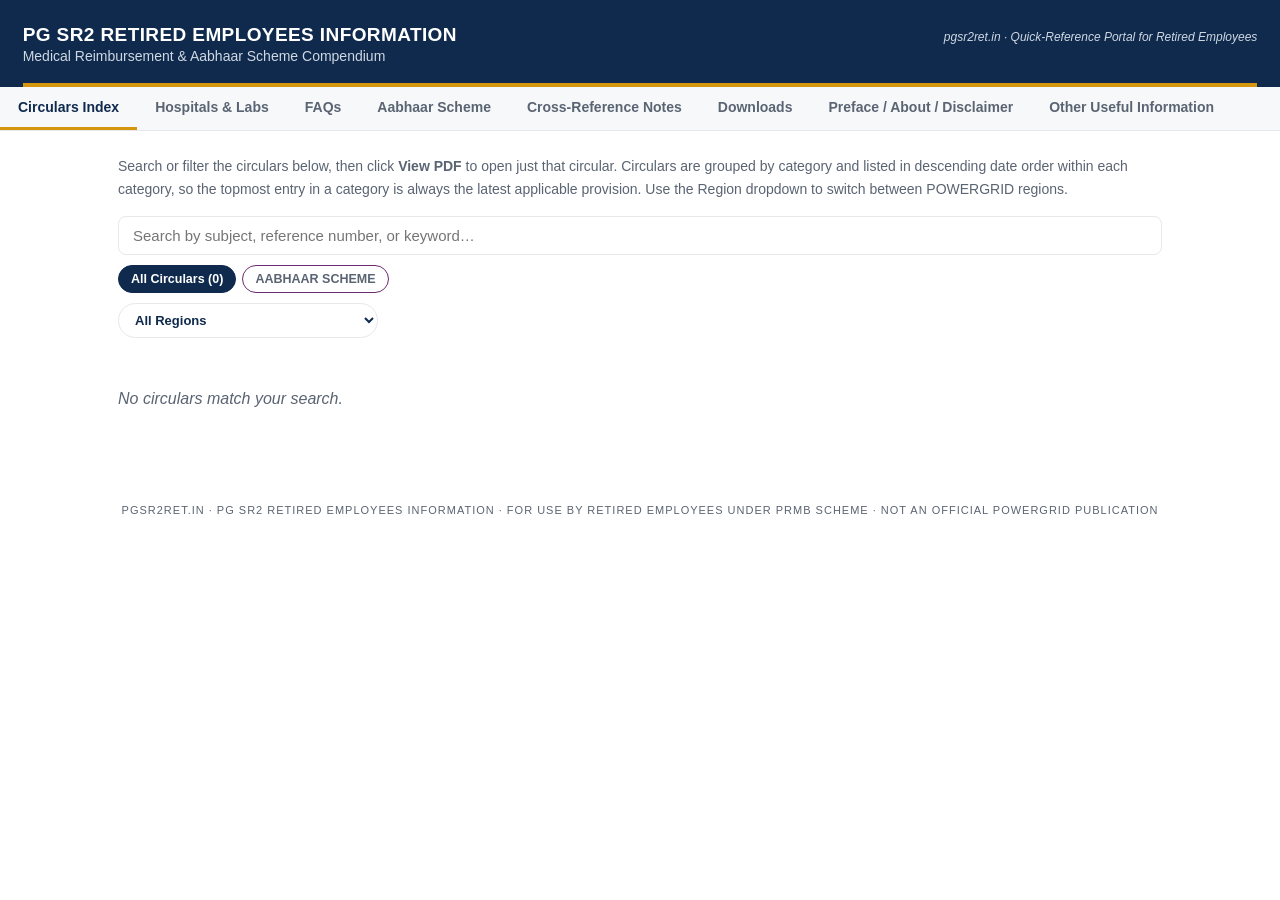
==== commit 6b0e3c43: "Add files via upload" ====
--- a/index.html
+++ b/index.html
@@ -37,11 +37,13 @@
     <div class="panel-intro">
       <p>Search or filter the circulars below, then click <strong>View PDF</strong> to open just that
       circular. Circulars are grouped by category and listed in descending date order within each
-      category, so the topmost entry in a category is always the latest applicable provision.</p>
+      category, so the topmost entry in a category is always the latest applicable provision. Use the
+      Region dropdown to switch between POWERGRID regions.</p>
     </div>
     <div class="controls">
       <input type="search" id="circSearch" placeholder="Search by subject, reference number, or keyword…" autocomplete="off">
       <div class="chips" id="circFilters"></div>
+      <select id="circRegionFilter" class="city-select"></select>
     </div>
     <div id="circResults" class="results"></div>
     <p class="empty-msg" id="circEmpty" style="display:none;">No circulars match your search.</p>
@@ -50,10 +52,10 @@
   <!-- HOSPITALS TAB -->
   <section id="tab-hospitals" class="tab-panel">
     <div class="panel-intro">
-      <p>Empanelled hospitals and Dr. Lal PathLabs centres in Southern Region&nbsp;II. Search by
-      name, or pick a city from the dropdown to see only that city's list.
-      <span class="star-red">*</span> the Portal Sl.No. may change once any new empanelment hospital
-      is added.</p>
+      <p>Empanelled hospitals and Dr. Lal PathLabs centres. Search by name, pick a city from the
+      dropdown to see only that city's list, and use the Region dropdown to switch between POWERGRID
+      regions. <span class="star-red">*</span> the Portal Sl.No. may change once any new empanelment
+      hospital is added.</p>
     </div>
     <div class="controls">
       <input type="search" id="hospSearch" placeholder="Search hospitals or labs by name…" autocomplete="off">
@@ -61,6 +63,7 @@
         <button class="chip active" data-hgroup="hospitals">Hospitals (80)</button>
         <button class="chip" data-hgroup="labs">Dr. Lal PathLabs (23)</button>
       </div>
+      <select id="hospRegionFilter" class="city-select"></select>
       <select id="hospCityFilter" class="city-select"></select>
     </div>
     <div id="hospResults" class="results"></div>
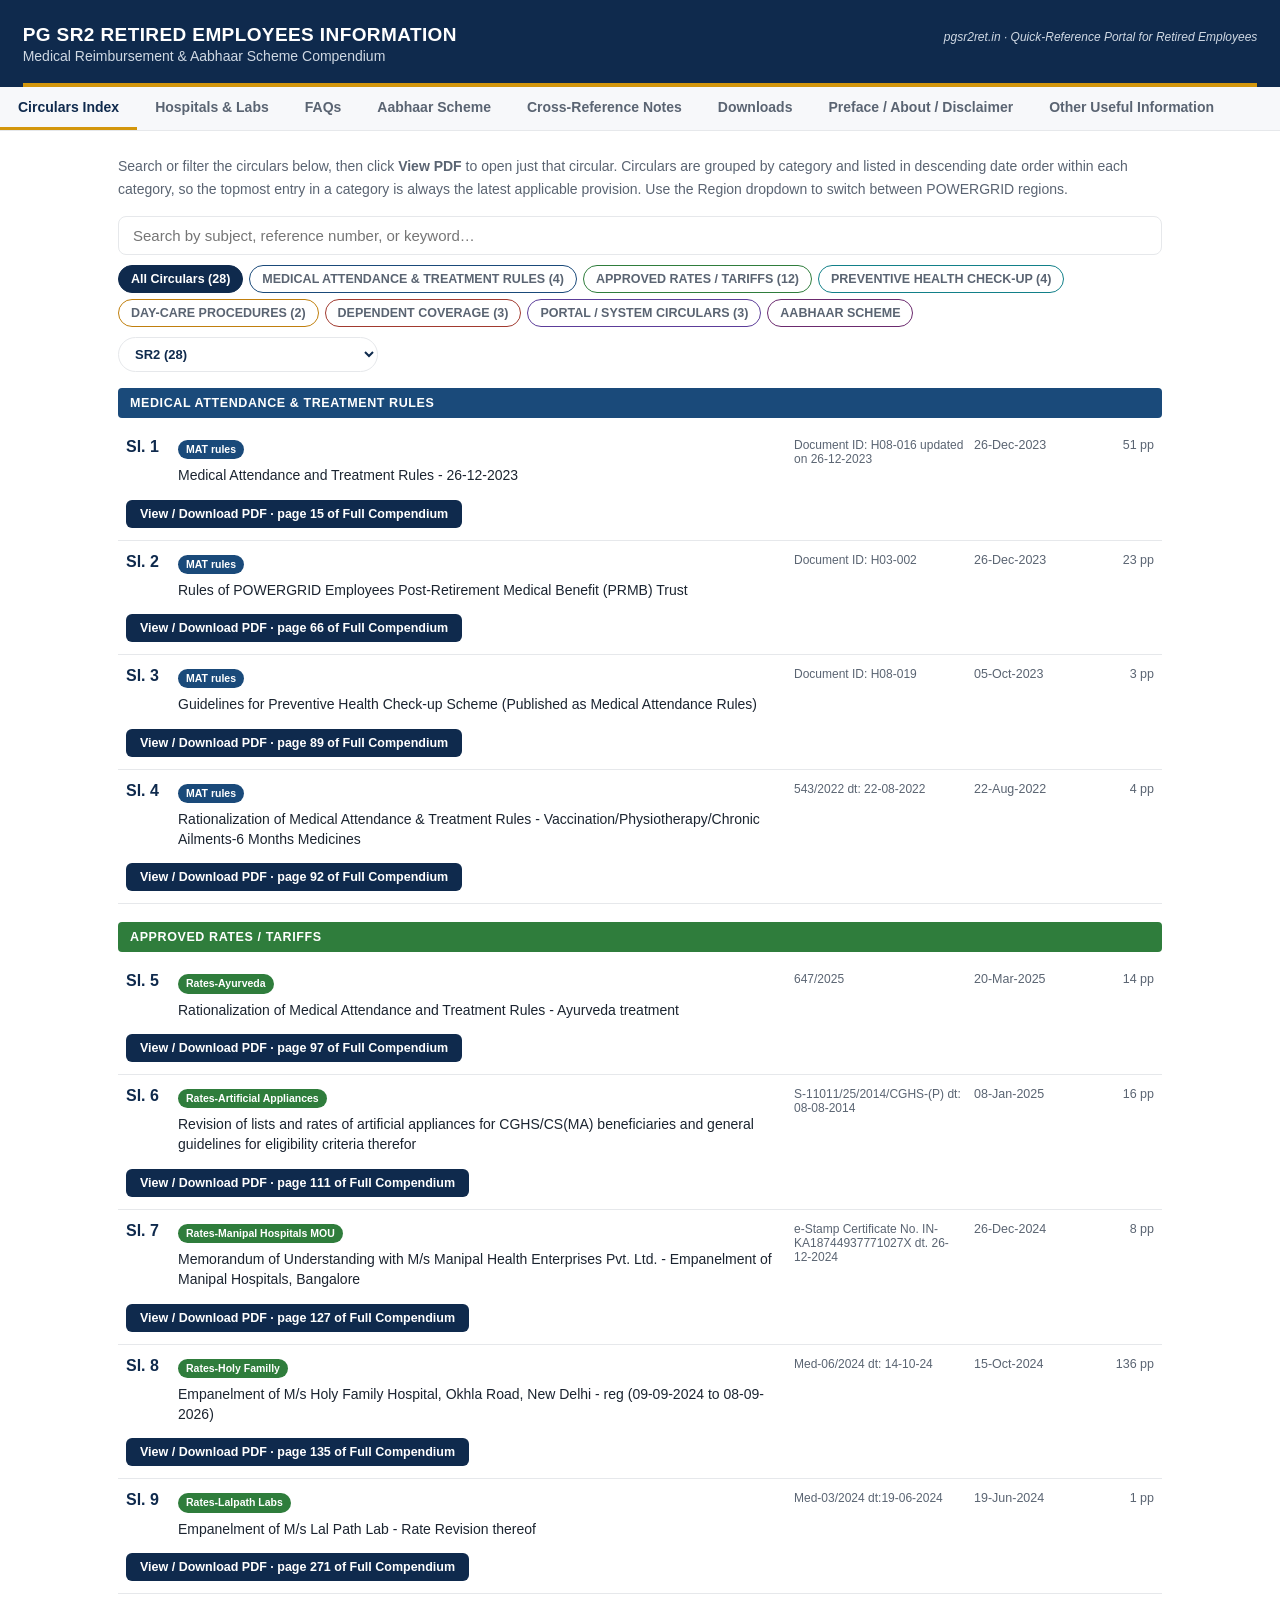
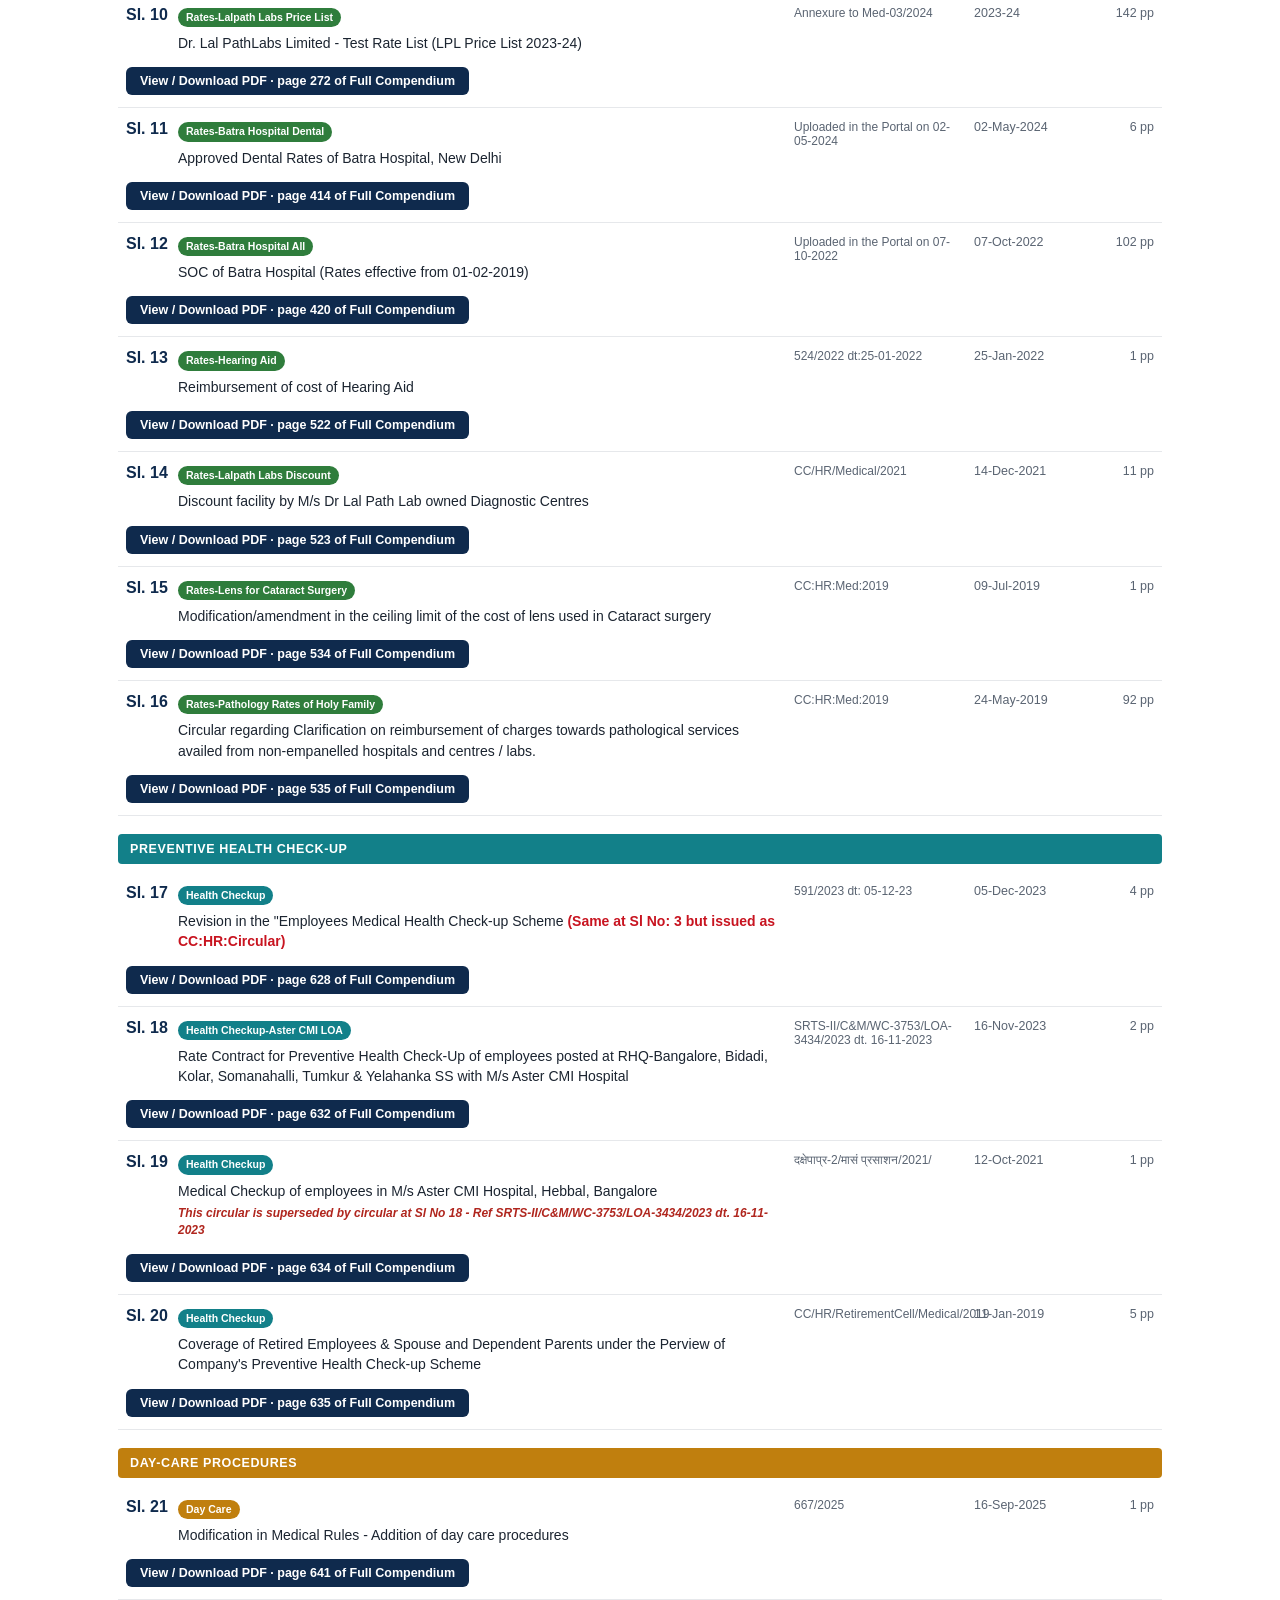
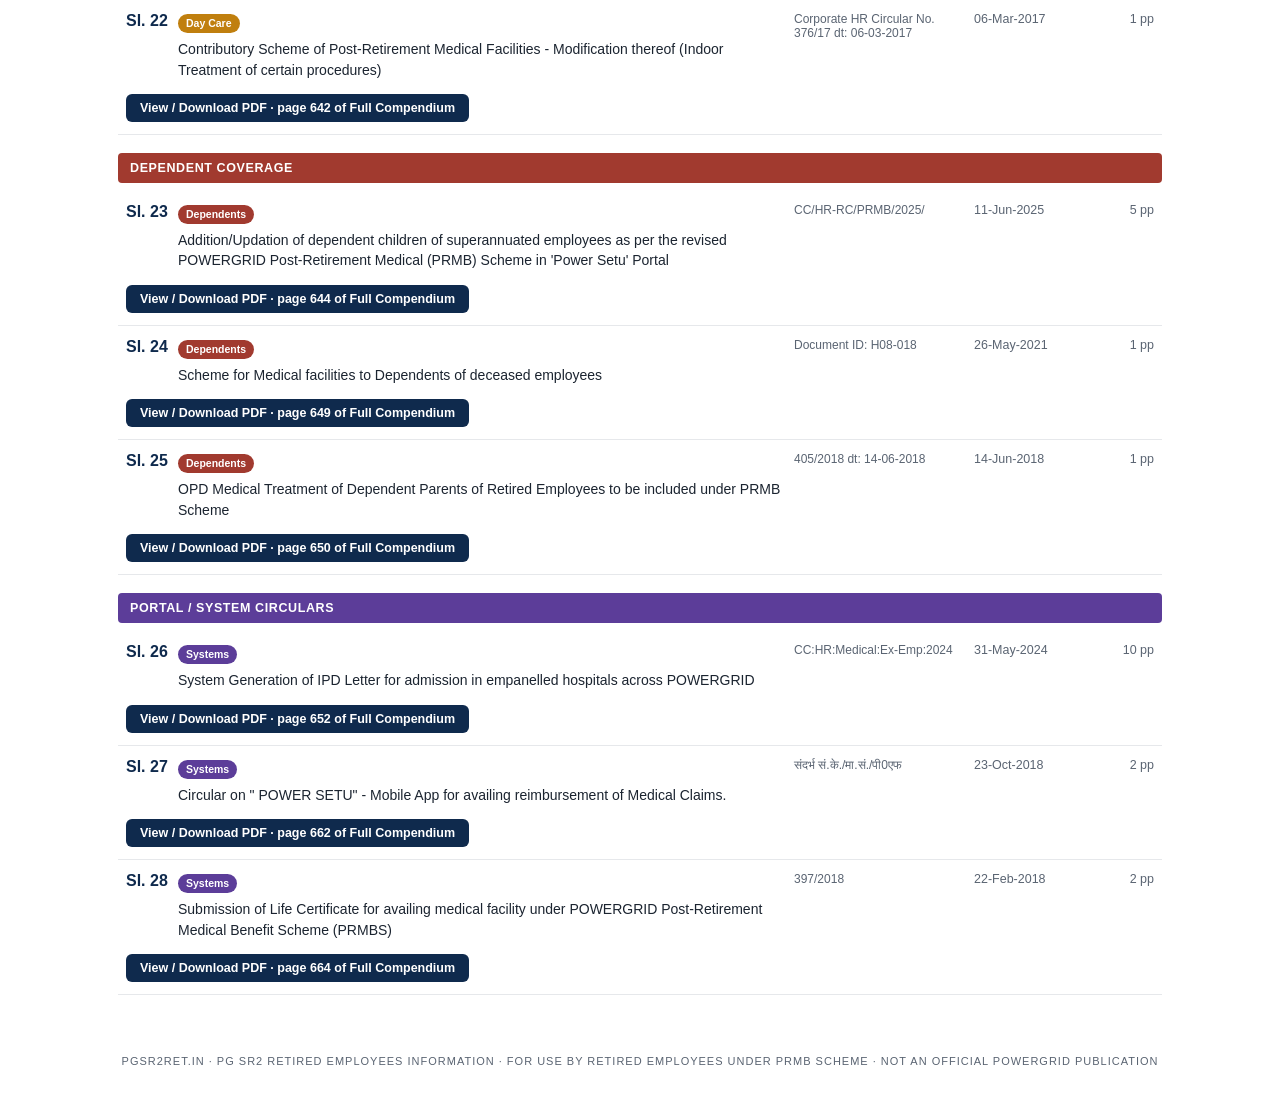
==== commit ae2ce970: "Update index.html" ====
--- a/index.html
+++ b/index.html
@@ -3,7 +3,7 @@
 <head>
 <meta charset="UTF-8">
 <meta name="viewport" content="width=device-width, initial-scale=1.0">
-<title>POWERGRID SR2 Retired Employees Information | pgsr2ret.in</title>
+<title>POWERGRID Retired Employees Information | pgsr2ret.in</title>
 <link rel="stylesheet" href="style.css">
 </head>
 <body>
@@ -223,7 +223,7 @@
       distributed outside the retiree community.</p>
       <p class="compiler-block">
         Compiler: A Hanumantha Char<br>
-        Retired DGM(F)&amp;A, SRTS&nbsp;II Bangalore<br>
+        Retired DGM(F&A), SRTS&nbsp;II Bangalore<br>
         Circulars issued up to 30-06-2026
       </p>
     </div>
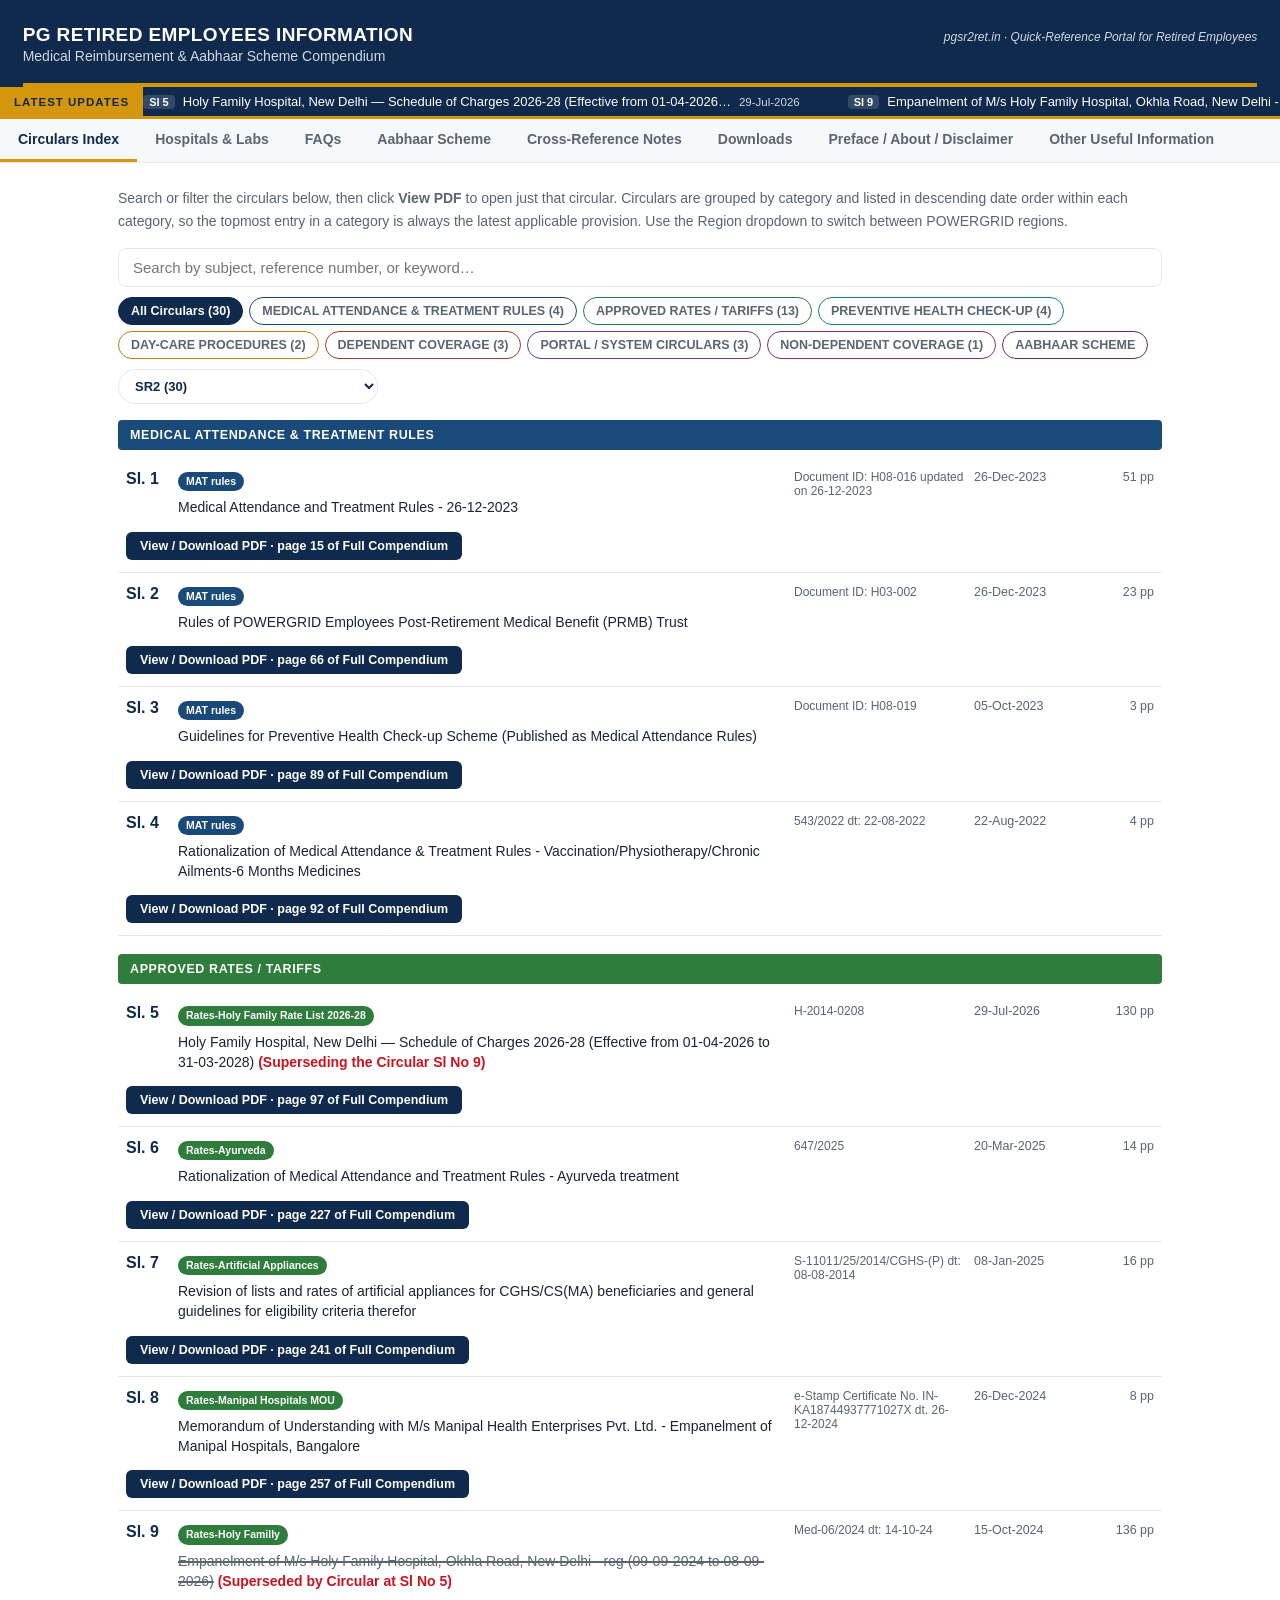
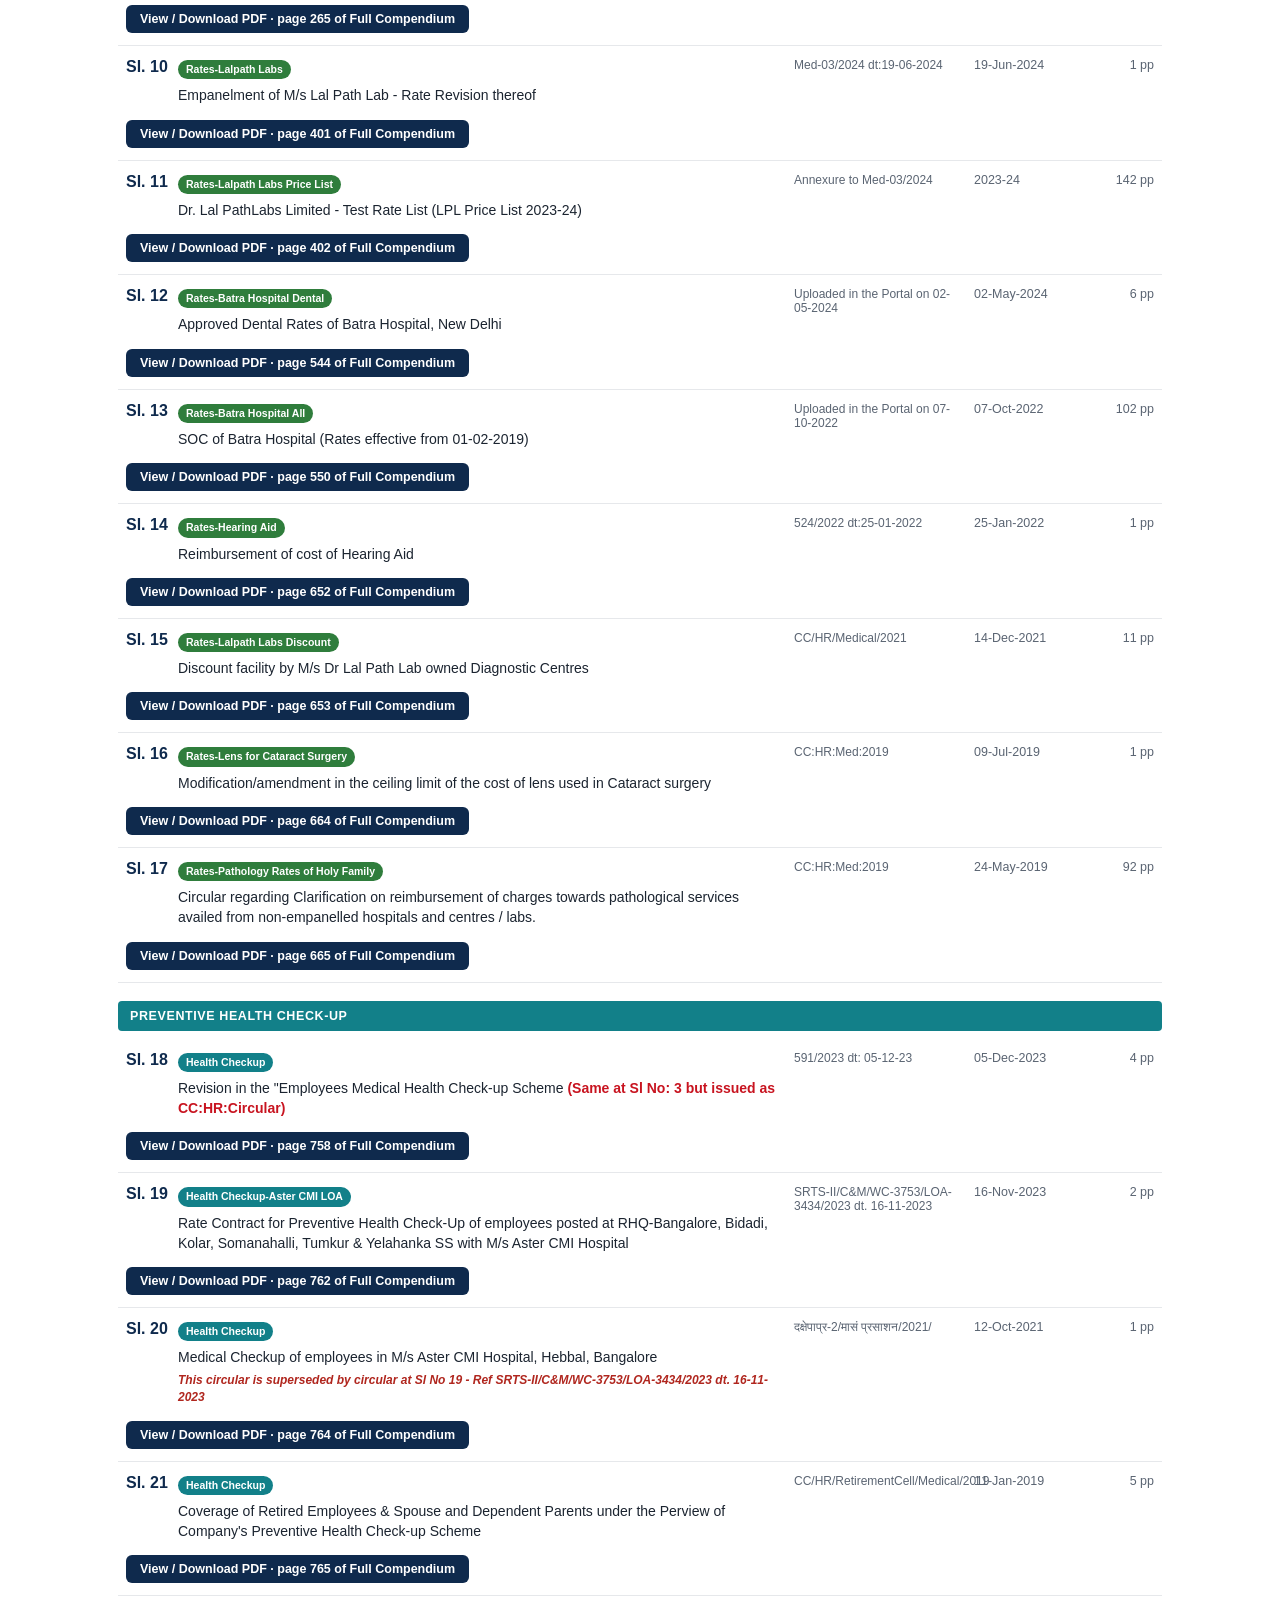
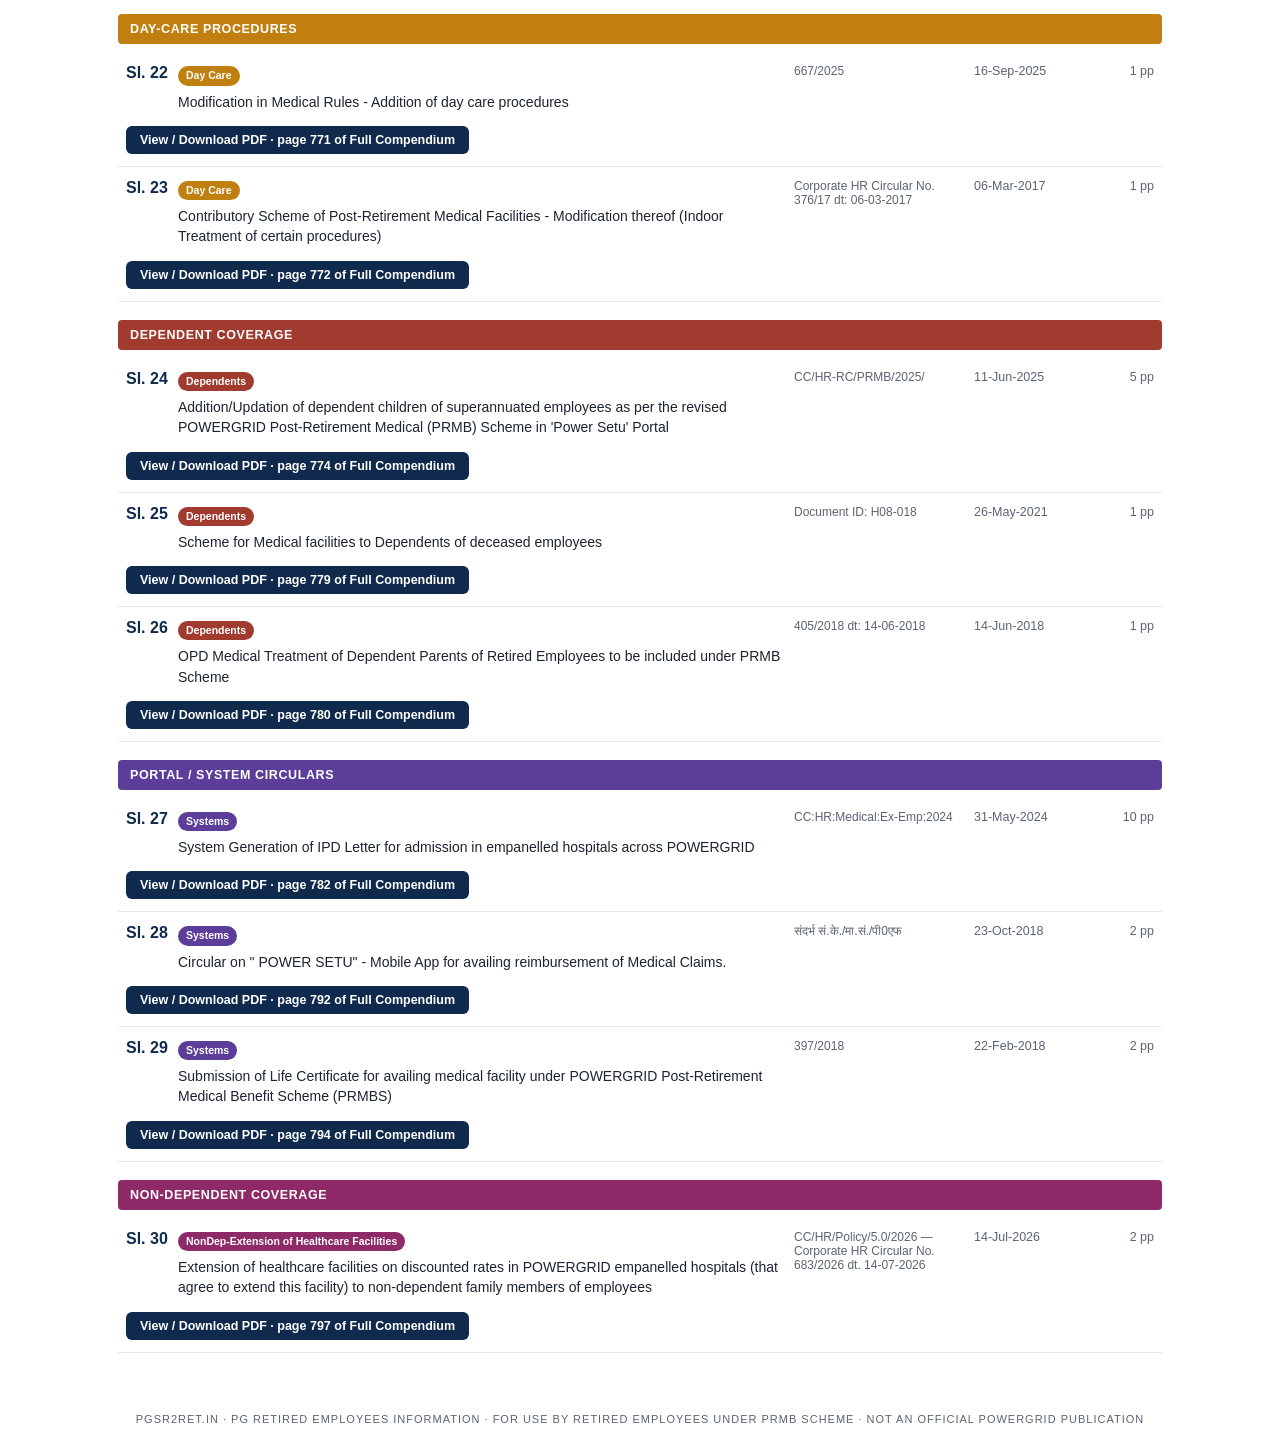
==== commit 83b4b3a9: "Add files via upload" ====
--- a/index.html
+++ b/index.html
@@ -11,13 +11,20 @@
 <header class="topbar">
   <div class="topbar-inner">
     <div class="brand">
-      <div class="brand-title">PG SR2 RETIRED EMPLOYEES INFORMATION</div>
+      <div class="brand-title">PG RETIRED EMPLOYEES INFORMATION</div>
       <div class="brand-sub">Medical Reimbursement &amp; Aabhaar Scheme Compendium</div>
     </div>
     <div class="brand-tag">pgsr2ret.in &middot; Quick-Reference Portal for Retired Employees</div>
   </div>
   <div class="goldline"></div>
 </header>
+
+<div class="ticker-wrap" id="tickerWrap">
+  <span class="ticker-label">Latest Updates</span>
+  <div class="ticker-viewport">
+    <div class="ticker-track" id="tickerTrack"><!-- filled by app.js from DATA.circulars --></div>
+  </div>
+</div>
 
 <nav class="tabs" id="tabs">
   <button class="tab-btn active" data-tab="circulars">Circulars Index</button>
@@ -223,7 +230,7 @@
       distributed outside the retiree community.</p>
       <p class="compiler-block">
         Compiler: A Hanumantha Char<br>
-        Retired DGM(F&A), SRTS&nbsp;II Bangalore<br>
+        Retired DGM(F)&amp;A, SRTS&nbsp;II Bangalore<br>
         Circulars issued up to 30-06-2026
       </p>
     </div>
@@ -242,7 +249,7 @@
 
 </main>
 
-<footer class="site-footer">pgsr2ret.in &middot; PG SR2 Retired Employees Information &middot; For use by Retired Employees under PRMB Scheme &middot; Not an official POWERGRID publication</footer>
+<footer class="site-footer">pgsr2ret.in &middot; PG Retired Employees Information &middot; For use by Retired Employees under PRMB Scheme &middot; Not an official POWERGRID publication</footer>
 
 <script src="assets_data.js"></script>
 <script src="app.js"></script>
--- a/style.css
+++ b/style.css
@@ -52,6 +52,73 @@
 .goldline {
   height: 4px;
   background: var(--gold);
+}
+
+/* ---------- scrolling "latest updates" ticker ---------- */
+.ticker-wrap {
+  display: flex;
+  align-items: stretch;
+  background: var(--navy);
+  border-bottom: 3px solid var(--gold);
+  overflow: hidden;
+}
+.ticker-label {
+  flex: 0 0 auto;
+  background: var(--gold);
+  color: var(--navy);
+  font-weight: 800;
+  font-size: 11.5px;
+  letter-spacing: 1px;
+  text-transform: uppercase;
+  padding: 7px 14px;
+  display: flex;
+  align-items: center;
+  white-space: nowrap;
+}
+.ticker-viewport {
+  flex: 1 1 auto;
+  overflow: hidden;
+  position: relative;
+}
+.ticker-track {
+  display: inline-flex;
+  white-space: nowrap;
+  width: max-content;
+  animation: ticker-scroll 35s linear infinite;
+}
+/* pause on hover/focus so it's readable */
+.ticker-wrap:hover .ticker-track,
+.ticker-track:focus-within {
+  animation-play-state: paused;
+}
+@media (prefers-reduced-motion: reduce) {
+  .ticker-track { animation: none; }
+}
+.ticker-item {
+  color: #fff;
+  font-size: 13px;
+  padding: 7px 48px 7px 0;
+  display: inline-flex;
+  align-items: center;
+  gap: 8px;
+}
+.ticker-item .ticker-sl {
+  background: rgba(255, 255, 255, 0.15);
+  border-radius: 4px;
+  padding: 1px 6px;
+  font-weight: 700;
+  font-size: 11px;
+}
+.ticker-item .ticker-date {
+  color: #cfd8e3;
+  font-size: 11.5px;
+}
+/* The track holds the item list TWICE back-to-back (see app.js). Animating
+   only halfway (-50%) means copy #2 lands exactly where copy #1 started --
+   a perfectly seamless loop, no jump/reset visible. */
+@keyframes ticker-scroll {
+  from { transform: translateX(0); }
+  to   { transform: translateX(-50%); }
 }
 
 .tabs {
@@ -174,6 +241,7 @@
 .circ-sl { font-weight: 700; color: var(--navy); }
 .circ-subject { font-size: 14px; line-height: 1.45; }
 .circ-subject .hl-red { color: #c81420; font-weight: 800; }
+.circ-subject .struck-subject { text-decoration: line-through; text-decoration-thickness: 1.5px; color: var(--muted); }
 .circ-note { font-size: 12px; color: #b0261e; font-style: italic; font-weight: 600; margin-top: 4px; }
 .circ-ref { font-size: 12px; color: var(--muted); }
 .circ-date { font-size: 12.5px; color: var(--muted); white-space: nowrap; }
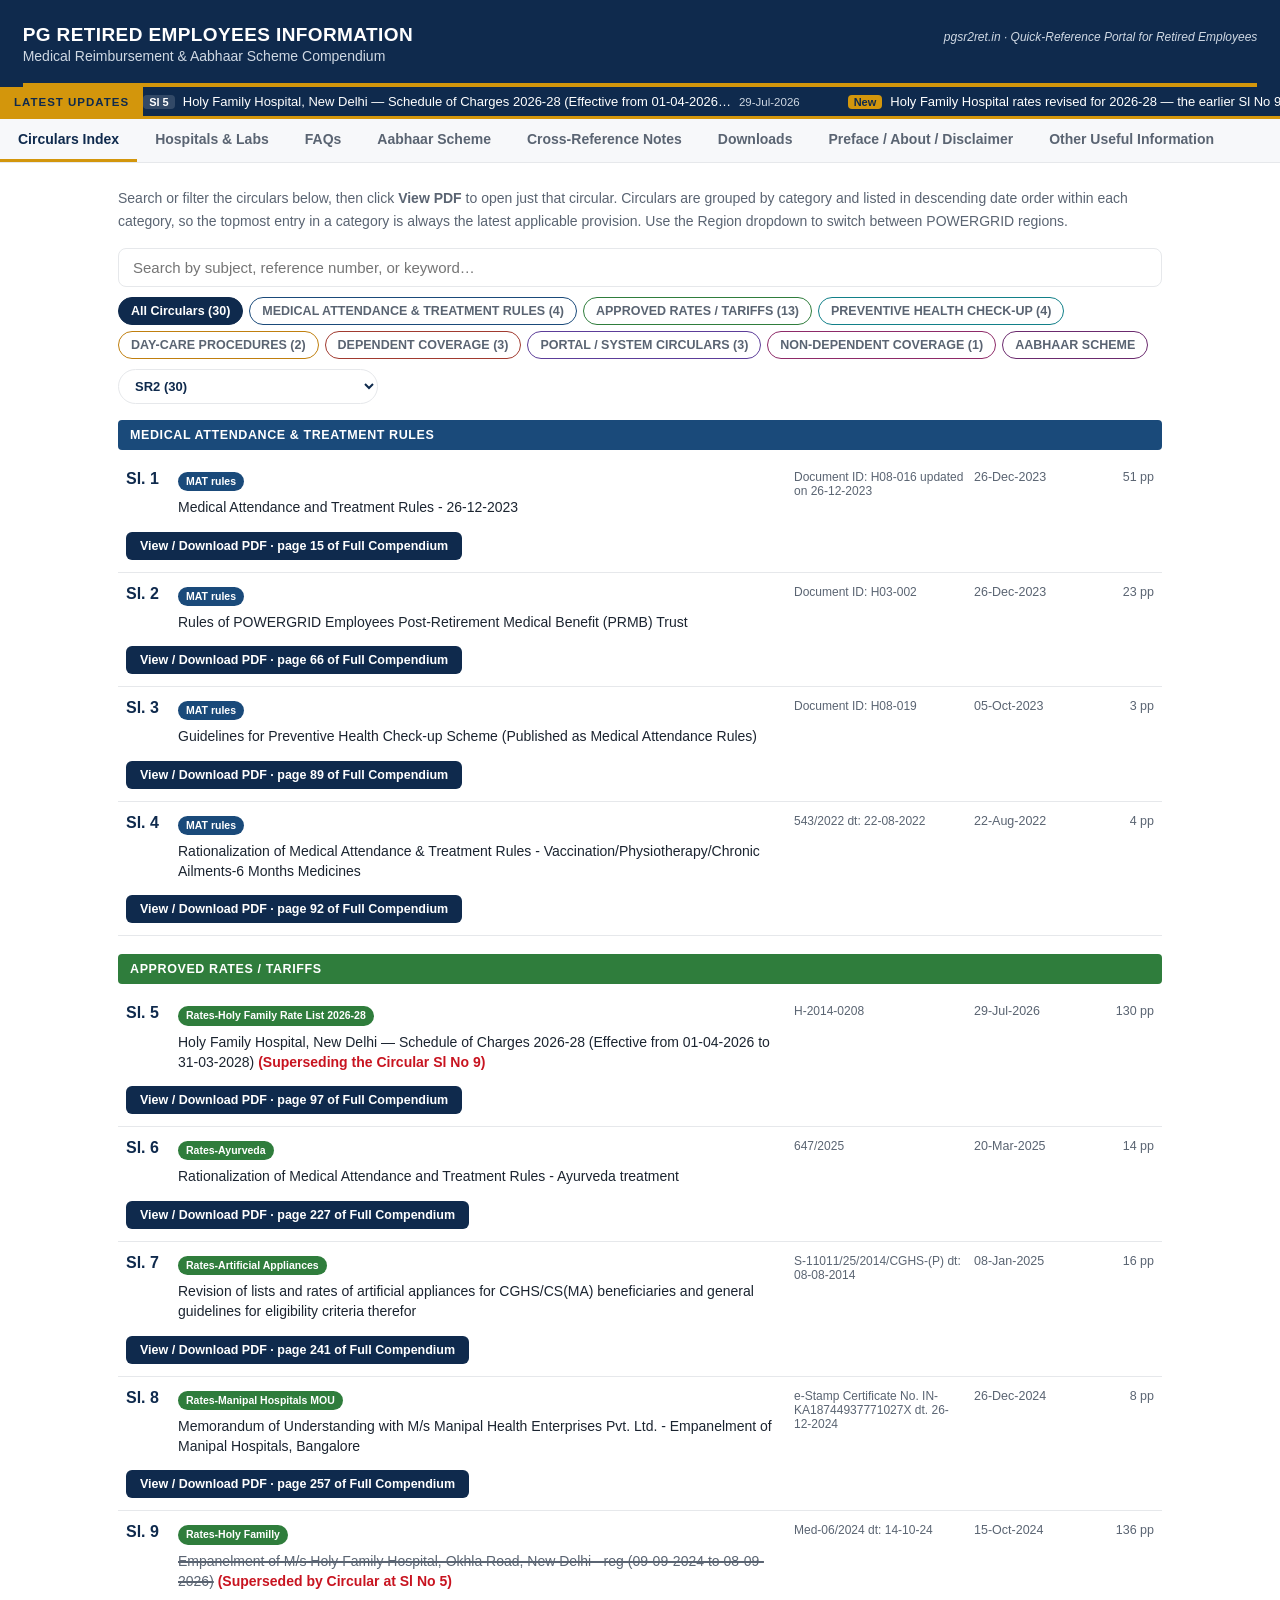
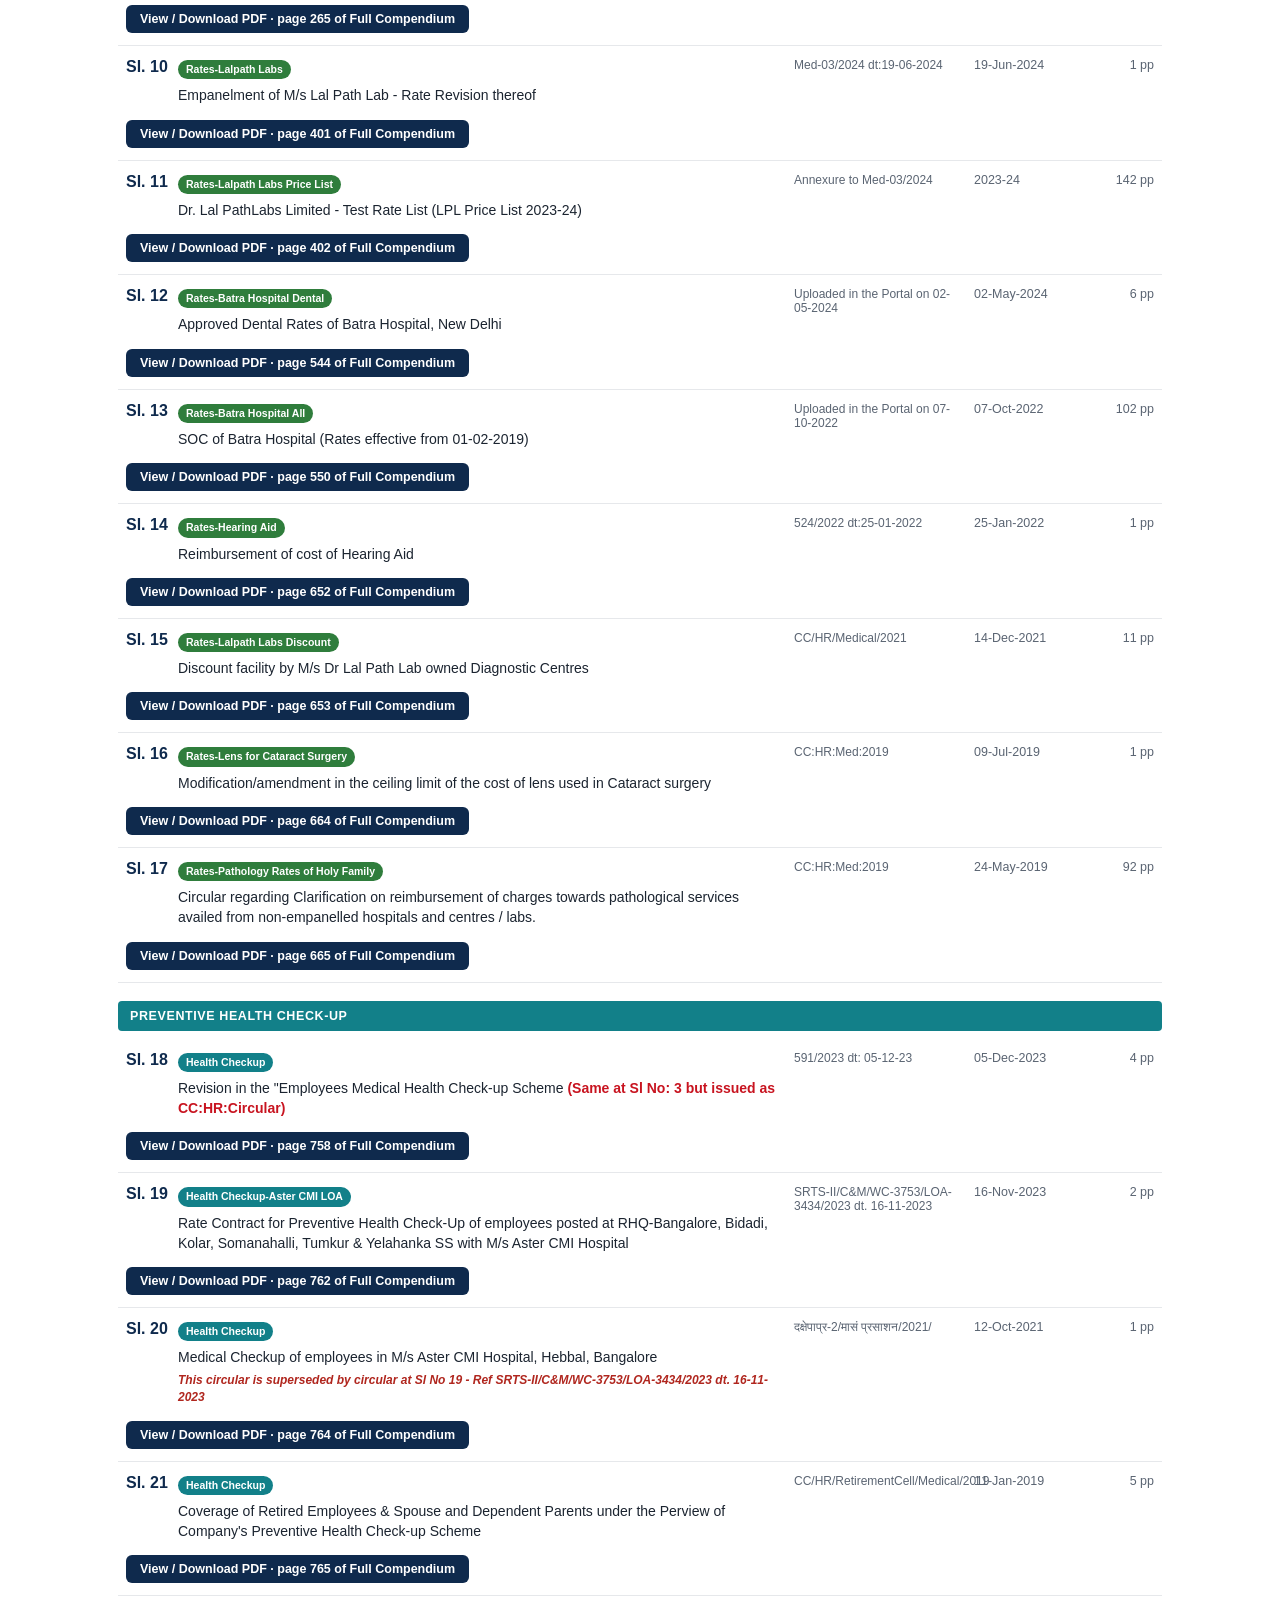
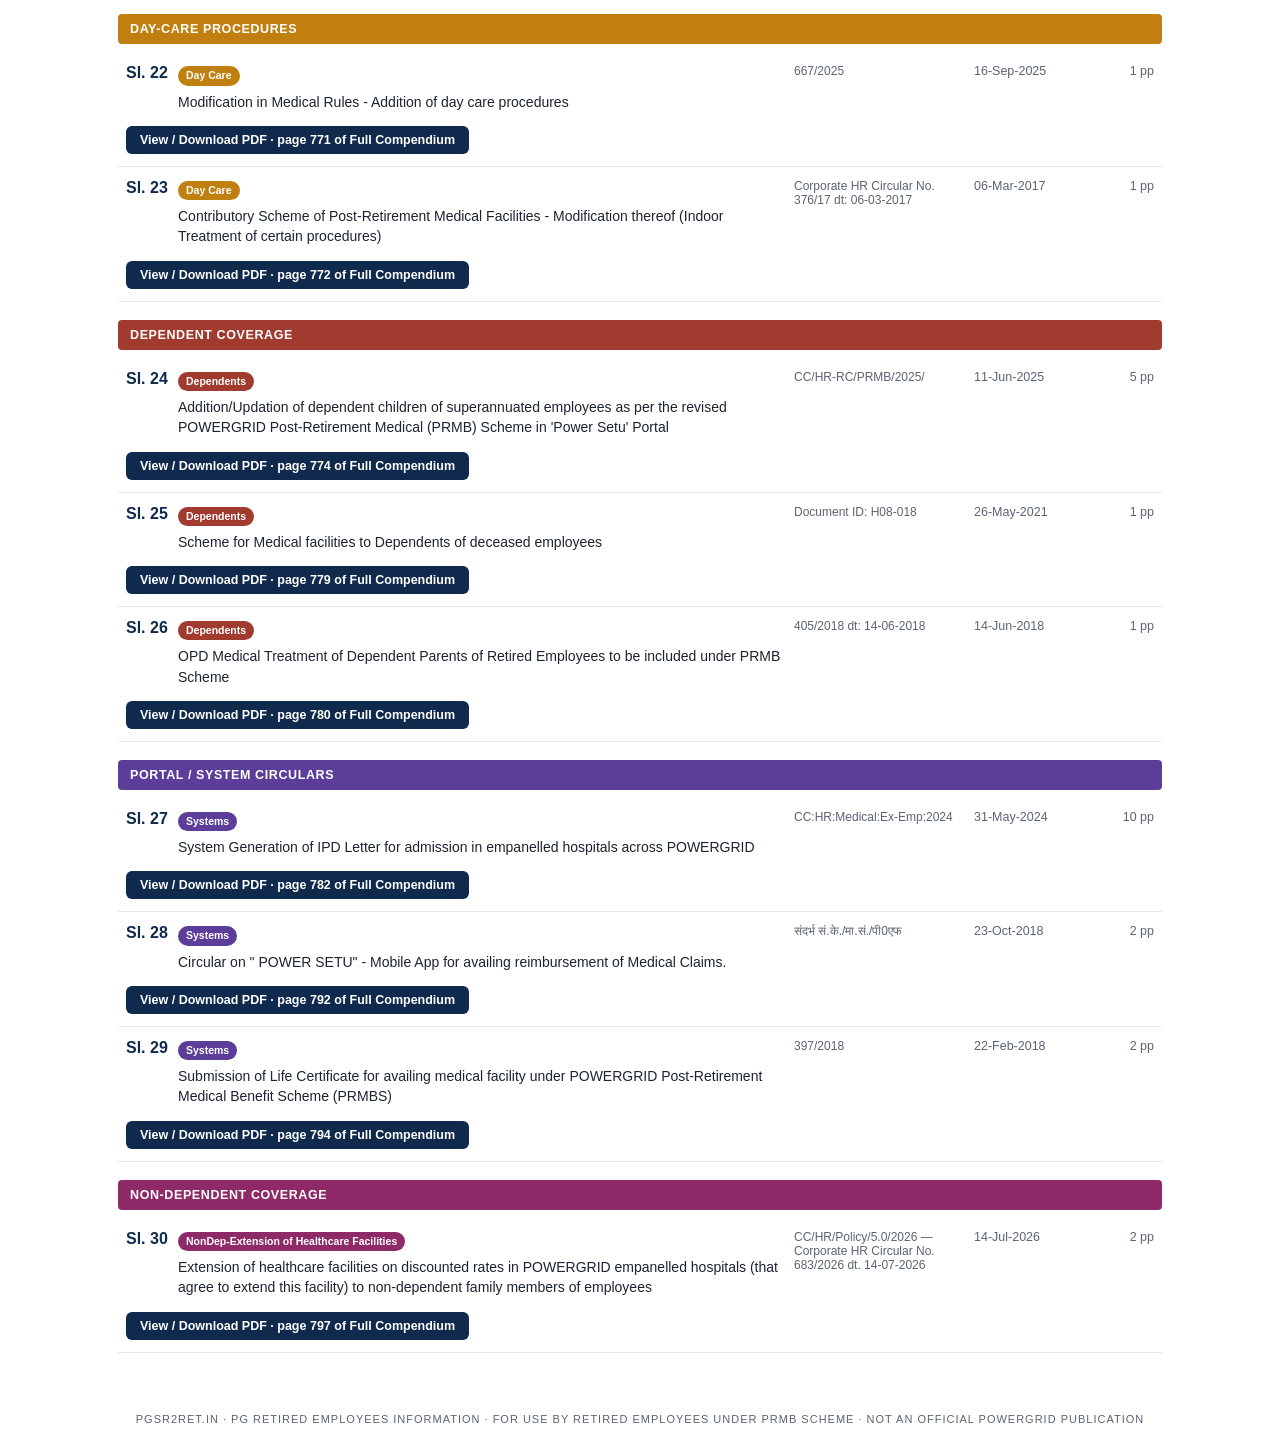
==== commit c992f3af: "Add files via upload" ====
--- a/index.html
+++ b/index.html
@@ -59,9 +59,9 @@
   <!-- HOSPITALS TAB -->
   <section id="tab-hospitals" class="tab-panel">
     <div class="panel-intro">
-      <p>Empanelled hospitals and Dr. Lal PathLabs centres. Search by name, pick a city from the
-      dropdown to see only that city's list, and use the Region dropdown to switch between POWERGRID
-      regions. <span class="star-red">*</span> the Portal Sl.No. may change once any new empanelment
+      <p>Empanelled hospitals and Dr. Lal PathLabs centres. Use the Region dropdown to switch between
+      POWERGRID regions, then narrow further by State and City, or just search by name.
+      <span class="star-red">*</span> the Portal Sl.No. may change once any new empanelment
       hospital is added.</p>
     </div>
     <div class="controls">
@@ -71,8 +71,10 @@
         <button class="chip" data-hgroup="labs">Dr. Lal PathLabs (23)</button>
       </div>
       <select id="hospRegionFilter" class="city-select"></select>
+      <select id="hospStateFilter" class="city-select"></select>
       <select id="hospCityFilter" class="city-select"></select>
     </div>
+    <p class="hint-note" id="hospStateHint" style="display:none;"></p>
     <div id="hospResults" class="results"></div>
     <p class="empty-msg" id="hospEmpty" style="display:none;">No matches found.</p>
   </section>
--- a/style.css
+++ b/style.css
@@ -101,6 +101,10 @@
   display: inline-flex;
   align-items: center;
   gap: 8px;
+}
+.ticker-item .ticker-sl.ticker-new {
+  background: var(--gold);
+  color: var(--navy);
 }
 .ticker-item .ticker-sl {
   background: rgba(255, 255, 255, 0.15);
@@ -270,6 +274,24 @@
 
 .empty-msg { color: var(--muted); font-style: italic; padding: 20px 0; }
 
+.hint-note {
+  font-size: 12.5px;
+  color: #8a5a00;
+  background: #fff7e0;
+  border: 1px solid #f0d78c;
+  border-radius: 6px;
+  padding: 8px 12px;
+  margin: -6px 0 14px 0;
+  line-height: 1.5;
+}
+.hint-note a {
+  color: var(--navy);
+  font-weight: 700;
+  text-decoration: underline;
+  cursor: pointer;
+}
+.hint-note a:hover { color: var(--gold); }
+
 .hosp-group-heading {
   color: #fff;
   font-weight: 700;
